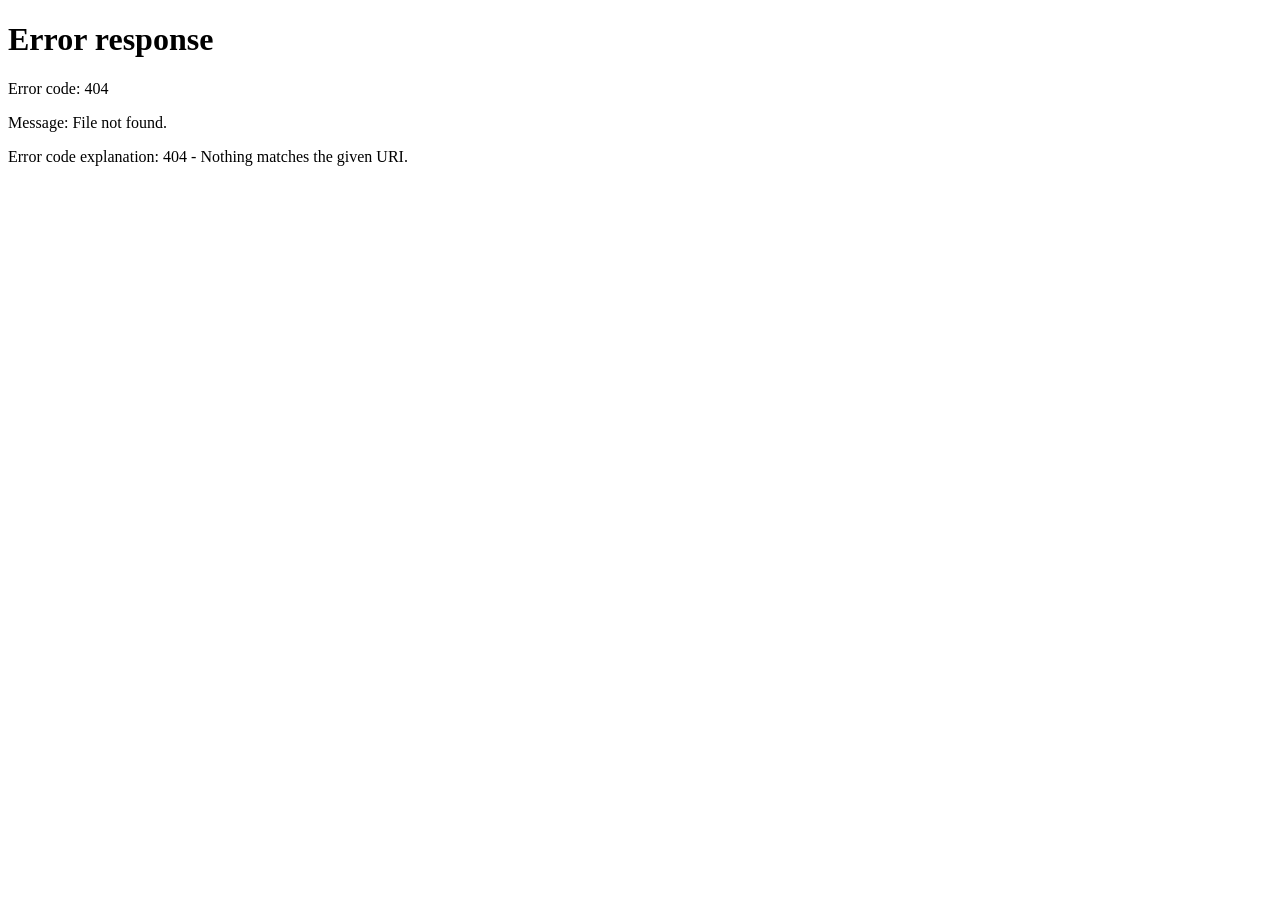
==== account.html @ b70487f9 "Add store content, checkout location detection and verified coupon support" ====
<!doctype html>
<html lang="en-IN">
<head>
  <meta charset="UTF-8"><meta name="viewport" content="width=device-width, initial-scale=1.0">
  <title>My Account | Tripti Jewellers</title>
  <meta name="description" content="Manage your Tripti Jewellers profile, delivery addresses and orders.">
  <link rel="preconnect" href="https://fonts.googleapis.com"><link rel="preconnect" href="https://fonts.gstatic.com" crossorigin><link href="https://fonts.googleapis.com/css2?family=Cormorant+Garamond:wght@500;600;700&family=Manrope:wght@400;500;600;700&display=swap" rel="stylesheet"><link rel="stylesheet" href="css/style.css"><link rel="stylesheet" href="css/site-content.css">
</head>
<body data-page="account">
  <a class="skip-link" href="#main-content">Skip to content</a><div class="offer-bar">Complimentary insured shipping across India</div>
  <header class="account-header"><div class="container"><a class="brand" href="index.html" aria-label="Tripti Jewellers home"><span class="brand-mark brand-mark-image"><img src="images/tripti-tj-monogram-transparent.png" alt=""></span><span class="brand-type"><strong>Tripti</strong><small>Jewellers</small></span></a><div class="account-header-links"><a href="shop.html">Shop</a><a href="watchlist.html">Watchlist</a><a href="cart.html">Bag</a></div></div></header>
  <main id="main-content" class="dashboard-main">
    <div id="account-loading" class="dashboard-loading" role="status"><span></span><p>Opening your account…</p></div>
    <div id="account-error" class="dashboard-error container" role="alert" hidden></div>
    <div id="account-dashboard" class="container customer-dashboard" hidden>
      <section class="dashboard-welcome"><div><p class="eyebrow">My account</p><h1>Hello, <span id="account-name">Tripti customer</span></h1><p id="account-email"></p></div><div class="dashboard-welcome-actions"><a id="admin-dashboard-link" class="button button-gold" href="admin.html" hidden>Open admin dashboard</a><button class="button button-outline" type="button" data-sign-out>Sign out</button></div></section>
      <nav class="dashboard-shortcuts" aria-label="Account shortcuts"><a href="#orders"><span>01</span><strong>Orders</strong><small>View order history</small></a><a href="#profile"><span>02</span><strong>Profile</strong><small>Update your details</small></a><a href="#addresses"><span>03</span><strong>Addresses</strong><small>Manage delivery details</small></a><a href="watchlist.html"><span>04</span><strong>Watchlist</strong><small>See saved designs</small></a></nav>
      <section id="orders" class="dashboard-section"><div class="dashboard-section-heading"><div><p class="eyebrow">Order history</p><h2>Your orders</h2></div><a class="text-link" href="shop.html">Shop jewellery →</a></div><div id="account-orders" class="order-history"><p class="dashboard-muted">Loading orders…</p></div></section>
      <div class="dashboard-two-column">
        <section id="profile" class="dashboard-card"><p class="eyebrow">Personal details</p><h2>Your profile</h2><form id="profile-form"><label for="profile-name">Full name</label><input id="profile-name" name="full_name" type="text" autocomplete="name" required><label for="profile-email">Email</label><input id="profile-email" type="email" readonly><label for="profile-phone">Phone number</label><input id="profile-phone" name="phone" type="tel" autocomplete="tel"><button class="button button-dark" type="submit">Save profile</button><p id="profile-success" class="form-success" hidden>Profile saved.</p></form></section>
        <section id="addresses" class="dashboard-card"><p class="eyebrow">Delivery details</p><h2>Saved addresses</h2><div id="address-list" class="address-list"></div><details class="address-form-drawer"><summary>Add new address</summary><form id="address-form"><div class="form-row"><div><label for="address-label">Label</label><input id="address-label" name="label" value="Home" required></div><div><label for="address-name">Full name</label><input id="address-name" name="full_name" autocomplete="name" required></div></div><label for="address-phone">Phone</label><input id="address-phone" name="phone" type="tel" autocomplete="tel" required><label for="address-line">Full address</label><textarea id="address-line" name="address_line" rows="3" required></textarea><div class="form-row"><div><label for="address-city">City</label><input id="address-city" name="city" required></div><div><label for="address-state">State</label><input id="address-state" name="state" required></div></div><label for="address-pincode">PIN code</label><input id="address-pincode" name="pincode" inputmode="numeric" pattern="[0-9]{6}" required><button class="button button-dark" type="submit">Save address</button></form></details></section>
      </div>
    </div>
  </main>
  <footer class="dashboard-footer"><div class="container"><span>© <span data-current-year></span> Tripti Jewellers</span><a href="contact.html">Need help?</a></div></footer>
  <script src="js/supabase-client.js"></script><script src="js/products.js"></script><script src="js/site-content.js"></script><script src="js/main.js"></script><script src="js/account.js"></script>
</body>
</html>
---- css/style.css ----
/* ================================================================
   TRIPTI JEWELLERS — MASTER STYLESHEET
   Mobile-first: base styles target small screens; larger layouts
   are added in the media queries near the end of this file.
   ================================================================ */

:root {
  --ink: #23191b;
  --black: #17090d;
  --cream: #f8eeec;
  --paper: #fffdfb;
  --gold: #c7a15a;
  --gold-dark: #8a642a;
  --burgundy: #5a1022;
  --burgundy-dark: #340713;
  --blush: #f8e8e8;
  --muted: #6f6264;
  --line: #eadedf;
  --white: #ffffff;
  --success: #1f8a50;
  --display: "Cormorant Garamond", Georgia, serif;
  --body: "Manrope", Arial, sans-serif;
  --shadow: 0 18px 50px rgba(27, 20, 10, 0.10);
  --container: 1240px;
}

* { box-sizing: border-box; }
[hidden] { display: none !important; }
html { scroll-behavior: smooth; }
body { margin: 0; background: var(--paper); color: var(--ink); font-family: var(--body); font-size: 1rem; line-height: 1.7; -webkit-font-smoothing: antialiased; }
body, button, input, textarea, select { font-family: var(--body); }
img { display: block; width: 100%; max-width: 100%; }
a { color: inherit; text-decoration: none; }
button, input, textarea, select { font-size: 1rem; }
button, a { -webkit-tap-highlight-color: transparent; }
button { color: inherit; }
h1, h2, h3, p { margin-top: 0; }
h1, h2, h3 { font-family: var(--display); line-height: 1.05; font-weight: 600; }
h1 { font-size: clamp(2.8rem, 11vw, 6.3rem); letter-spacing: -0.04em; }
h2 { font-size: clamp(2.1rem, 7vw, 4rem); letter-spacing: -0.025em; }
h3 { font-size: 1.45rem; }
.container { width: min(100% - 32px, var(--container)); margin-inline: auto; }
.section { padding: 74px 0; }
.section-cream { background: var(--cream); }
.skip-link { position: fixed; z-index: 999; top: 10px; left: 10px; padding: 12px 16px; background: var(--white); transform: translateY(-150%); transition: transform .2s; }
.skip-link:focus { transform: translateY(0); }
.eyebrow { margin-bottom: 12px; color: var(--gold-dark); font-size: .76rem; font-weight: 700; letter-spacing: .18em; text-transform: uppercase; }
.eyebrow-light { color: #e7c988; }
.section-heading { margin-bottom: 32px; }
.section-heading h2 { margin-bottom: 0; }
.section-note { max-width: 320px; margin: 16px 0 0; color: var(--muted); }
.centered-heading { text-align: center; }

/* Header */
.offer-bar { min-height: 34px; display: grid; place-items: center; padding: 6px 16px; background: var(--black); color: #f5e9cf; font-size: .72rem; letter-spacing: .06em; text-align: center; }
.site-header { position: sticky; z-index: 50; top: 0; background: rgba(255, 253, 249, .96); border-bottom: 1px solid rgba(221, 211, 195, .8); backdrop-filter: blur(14px); }
.header-inner { min-height: 68px; display: grid; grid-template-columns: 48px 1fr auto; align-items: center; gap: 10px; }
.brand { grid-column: 2; grid-row: 1; display: inline-flex; align-items: center; gap: 9px; justify-self: center; font-family: var(--display); font-size: 1.14rem; font-weight: 700; letter-spacing: .01em; white-space: nowrap; }
.brand-mark { width: 32px; height: 32px; display: inline-grid; place-items: center; flex: 0 0 auto; color: var(--gold); border: 1px solid var(--gold); border-radius: 50%; font-family: var(--display); font-size: 1.3rem; }
.menu-toggle { grid-column: 1; grid-row: 1; width: 44px; height: 44px; display: grid; align-content: center; gap: 5px; padding: 10px; background: transparent; border: 0; cursor: pointer; }
.menu-toggle span { width: 23px; height: 1px; display: block; background: var(--ink); transition: transform .25s, opacity .25s; }
.menu-toggle.is-open span:nth-child(1) { transform: translateY(6px) rotate(45deg); }
.menu-toggle.is-open span:nth-child(2) { opacity: 0; }
.menu-toggle.is-open span:nth-child(3) { transform: translateY(-6px) rotate(-45deg); }
.main-nav { position: absolute; top: 100%; left: 0; right: 0; display: none; padding: 12px 16px 20px; background: var(--paper); border-bottom: 1px solid var(--line); box-shadow: var(--shadow); }
.main-nav.is-open { display: grid; }
.main-nav a { min-height: 48px; display: flex; align-items: center; padding: 8px 0; border-bottom: 1px solid var(--line); font-size: .92rem; font-weight: 600; }
.main-nav a[aria-current="page"] { color: var(--gold-dark); }
.cart-link { grid-column: 3; grid-row: 1; min-height: 44px; display: inline-flex; align-items: center; gap: 7px; padding: 0 5px; font-size: .78rem; font-weight: 700; text-transform: uppercase; letter-spacing: .08em; }
.cart-count { min-width: 25px; height: 25px; display: grid; place-items: center; background: var(--ink); color: var(--white); border-radius: 50%; font-size: .7rem; }

/* Buttons and links */
.button { min-height: 48px; display: inline-flex; align-items: center; justify-content: center; padding: 12px 24px; border: 1px solid transparent; border-radius: 0; font-weight: 700; letter-spacing: .02em; cursor: pointer; transition: transform .2s, background-color .2s, color .2s, box-shadow .2s; }
.button:hover { transform: translateY(-2px); }
.button-gold { background: var(--gold); color: var(--black); box-shadow: 0 10px 30px rgba(154, 112, 43, .22); }
.button-gold:hover { background: #d5b36f; }
.button-dark { background: var(--ink); color: var(--white); }
.button-dark:hover { background: var(--gold-dark); }
.button-outline { background: transparent; color: var(--burgundy); border-color: rgba(90, 16, 34, .3); }
.button-outline:hover { background: var(--blush); }
.button-full { width: 100%; }
.text-link { min-height: 44px; display: inline-flex; align-items: center; gap: 8px; color: var(--ink); font-size: .88rem; font-weight: 700; border-bottom: 1px solid var(--gold); }
.text-link span { transition: transform .2s; }
.text-link:hover span { transform: translateX(4px); }
.text-link-light { color: var(--white); }

/* Home hero */
.hero { overflow: hidden; background: var(--cream); }
.hero-grid { padding-top: 58px; padding-bottom: 36px; }
.hero-copy h1 { max-width: 780px; margin-bottom: 20px; }
.hero-text { max-width: 610px; margin-bottom: 28px; color: var(--muted); font-size: 1.02rem; }
.hero-actions { display: flex; flex-direction: column; align-items: flex-start; gap: 14px; }
.hero-trust { display: flex; flex-wrap: wrap; gap: 8px 22px; margin: 30px 0; color: var(--muted); font-size: .8rem; font-weight: 600; }
.hero-trust span::before { content: "✦"; margin-right: 7px; color: var(--gold-dark); }
.hero-visual { display: grid; grid-template-columns: 1.25fr 1fr; grid-template-rows: 1fr 1fr; gap: 8px; min-height: 360px; margin-top: 20px; }
.hero-tile { position: relative; overflow: hidden; min-height: 176px; background: #e9dfce; }
.hero-tile-large { grid-row: span 2; }
.hero-tile img { height: 100%; object-fit: cover; transition: transform .6s ease; }
.hero-tile:hover img { transform: scale(1.025); }
.hero-tile > span { position: absolute; bottom: 10px; left: 10px; padding: 6px 10px; background: rgba(12, 10, 7, .82); color: var(--white); font-family: var(--display); font-size: 1.08rem; }

/* Categories */
.category-grid { display: grid; gap: 1px; background: var(--line); border: 1px solid var(--line); }
.category-card { position: relative; isolation: isolate; min-height: 230px; overflow: hidden; display: flex; flex-direction: column; justify-content: flex-end; padding: 24px; background: var(--burgundy-dark); color: var(--white); transition: color .25s; }
.category-card::after { content: ""; position: absolute; z-index: -1; inset: 0; background: linear-gradient(180deg, rgba(27, 4, 10, .06) 20%, rgba(27, 4, 10, .86) 100%); transition: background .25s; }
.category-card > img { position: absolute; z-index: -2; inset: 0; width: 100%; height: 100%; object-fit: cover; transition: transform .4s ease; }
.category-card:hover::after { background: linear-gradient(180deg, rgba(27, 4, 10, .02) 14%, rgba(27, 4, 10, .76) 100%); }
.category-card:hover > img { transform: scale(1.045); }
.category-card > span { margin-bottom: auto; color: #f0cf86; font-size: .72rem; font-weight: 700; }
.category-card strong { color: var(--white); font-family: var(--display); font-size: 2rem; line-height: 1; text-shadow: 0 2px 14px rgba(0, 0, 0, .35); }
.category-card small { margin-top: 9px; color: #f2e7d7; font-size: .78rem; }
.category-card:hover small { color: var(--white); }

/* Product cards */
.product-grid { display: grid; grid-template-columns: repeat(2, minmax(0, 1fr)); gap: 28px 10px; }
.product-card { position: relative; min-width: 0; }
.product-image-wrap { position: relative; display: block; overflow: hidden; aspect-ratio: 4 / 5; background: #ece2d1; }
.product-image-wrap img { height: 100%; object-fit: cover; transition: transform .5s ease, filter .5s ease; }
.product-card:hover .product-image-wrap img { transform: scale(1.025); filter: contrast(1.03); }
.product-badge { position: absolute; top: 10px; left: 10px; padding: 5px 8px; background: var(--black); color: var(--white); font-size: .62rem; font-weight: 700; letter-spacing: .06em; text-transform: uppercase; }
.stock-badge { position: absolute; right: 10px; bottom: 10px; padding: 5px 8px; background: rgba(255,255,255,.92); color: var(--burgundy); font-size: .62rem; font-weight: 800; text-transform: uppercase; }
.product-card-body { padding-top: 13px; }
.product-category { margin-bottom: 4px; color: var(--gold-dark); font-size: .67rem; font-weight: 700; letter-spacing: .12em; text-transform: uppercase; }
.product-card h3 { min-height: 2.2em; margin-bottom: 8px; font-family: var(--body); font-size: .9rem; font-weight: 600; line-height: 1.35; }
.product-card h3 a:hover { color: var(--gold-dark); }
.product-card-footer { display: flex; align-items: center; justify-content: space-between; gap: 8px; }
.product-price { margin: 0; font-size: .82rem; font-weight: 700; }
.old-price { margin-left: 4px; color: #8b847b; font-size: .75em; font-weight: 500; text-decoration: line-through; }
.quick-add { width: 44px; height: 44px; flex: 0 0 auto; background: transparent; border: 1px solid var(--ink); border-radius: 50%; font-size: 1.35rem; cursor: pointer; transition: background .2s, color .2s, transform .2s; }
.quick-add:hover { background: var(--ink); color: var(--white); transform: rotate(90deg); }
.quick-add:disabled, .button:disabled { opacity: .55; cursor: not-allowed; transform: none; }
.wishlist-toggle { position: absolute; z-index: 3; top: 10px; right: 10px; width: 42px; height: 42px; display: grid; place-items: center; padding: 0; background: rgba(255, 253, 251, .94); color: var(--burgundy); border: 1px solid rgba(90, 16, 34, .18); border-radius: 50%; box-shadow: 0 6px 20px rgba(35, 25, 27, .12); font-family: var(--display); font-size: 1.45rem; line-height: 1; cursor: pointer; transition: transform .2s, background-color .2s, color .2s; }
.wishlist-toggle:hover { transform: translateY(-2px); }
.wishlist-toggle.is-saved { background: var(--burgundy); color: var(--white); }

/* Story and benefits */
.story-banner { padding: 70px 0; background: var(--black); color: var(--white); }
.managed-home-banner { min-height: 360px; display: grid; align-items: center; padding: 64px 0; background: linear-gradient(135deg, var(--burgundy-dark), var(--burgundy)); background-position: center; background-size: cover; color: var(--white); }
.managed-home-banner h2 { max-width: 700px; margin-bottom: 14px; }
.managed-home-banner p:not(.eyebrow) { max-width: 620px; color: #eadde0; }
.story-grid { display: grid; gap: 30px; }
.story-number { color: var(--gold); font-family: var(--display); font-size: 7rem; line-height: .8; }
.story-grid h2 { margin-bottom: 0; }
.story-grid p { color: #d8cfbf; }
.benefit-grid { display: grid; gap: 14px; }
.benefit-card { padding: 30px 24px; border: 1px solid var(--line); text-align: center; }
.benefit-icon { width: 48px; height: 48px; display: grid; place-items: center; margin: 0 auto 22px; color: var(--gold-dark); border: 1px solid var(--gold); border-radius: 50%; font-size: 1.2rem; }
.benefit-card h3 { margin-bottom: 9px; }
.benefit-card p { margin-bottom: 0; color: var(--muted); font-size: .88rem; }

/* Shared inside pages */
.page-hero { padding: 62px 0 52px; background: var(--cream); text-align: center; }
.page-hero h1 { margin-bottom: 12px; }
.page-hero p:last-child { max-width: 600px; margin: 0 auto; color: var(--muted); }
.page-hero-compact { padding-block: 44px 34px; }
.breadcrumbs { min-height: 58px; display: flex; align-items: center; gap: 9px; overflow: hidden; color: var(--muted); font-size: .75rem; white-space: nowrap; }
.breadcrumbs span:last-child { overflow: hidden; text-overflow: ellipsis; }
.empty-state { padding: 70px 20px; text-align: center; }
.empty-state h1, .empty-state h2 { margin-bottom: 12px; }
.empty-symbol { margin-bottom: 24px; color: var(--gold); font-family: var(--display); font-size: 6rem; line-height: 1; }
.empty-symbol img { width: 112px; height: 112px; object-fit: contain; }

/* Shop */
.shop-section { min-height: 560px; }
.shop-toolbar { display: flex; flex-direction: column; gap: 14px; margin-bottom: 30px; }
.filter-scroll { display: flex; gap: 8px; overflow-x: auto; padding-bottom: 6px; scrollbar-width: none; }
.filter-scroll::-webkit-scrollbar { display: none; }
.filter-button { min-height: 44px; flex: 0 0 auto; padding: 8px 17px; background: transparent; border: 1px solid var(--line); border-radius: 99px; font-size: .8rem; font-weight: 700; cursor: pointer; }
.filter-button.is-active, .filter-button:hover { background: var(--ink); color: var(--white); border-color: var(--ink); }
#product-count { margin: 0; color: var(--muted); font-size: .78rem; }

/* Product detail */
.product-detail { display: grid; gap: 34px; padding: 14px 0 70px; }
.product-detail-image { position: relative; overflow: hidden; aspect-ratio: 4/5; background: var(--cream); }
.product-detail-image img { height: 100%; object-fit: cover; }
.product-info h1 { margin-bottom: 15px; font-size: clamp(2.6rem, 9vw, 4.7rem); }
.detail-price { margin-bottom: 2px; font-size: 1.15rem; font-weight: 700; }
.tax-note { margin-bottom: 22px; color: var(--muted); font-size: .73rem; }
.product-description { padding-bottom: 24px; border-bottom: 1px solid var(--line); color: var(--muted); }
.field-group { position: relative; margin: 24px 0; }
label { display: block; margin-bottom: 7px; font-size: .79rem; font-weight: 700; }
input, textarea, select { width: 100%; min-height: 48px; padding: 11px 13px; background: var(--white); color: var(--ink); border: 1px solid var(--line); border-radius: 0; outline: none; transition: border .2s, box-shadow .2s; }
textarea { resize: vertical; }
input:focus, textarea:focus, select:focus { border-color: var(--gold-dark); box-shadow: 0 0 0 3px rgba(199, 161, 90, .18); }
.field-group select { padding-right: 110px; }
.size-link { position: absolute; right: 12px; bottom: 12px; color: var(--gold-dark); font-size: .75rem; font-weight: 700; text-decoration: underline; }
.purchase-row { display: grid; grid-template-columns: 128px 1fr; gap: 10px; margin: 25px 0; }
.quantity-control { min-height: 48px; display: grid; grid-template-columns: 40px 46px 40px; border: 1px solid var(--line); }
.quantity-control button { min-height: 44px; background: transparent; border: 0; cursor: pointer; font-size: 1.05rem; }
.quantity-control input { min-height: 44px; padding: 0; border: 0; text-align: center; -moz-appearance: textfield; }
.quantity-control input::-webkit-inner-spin-button { appearance: none; }
.delivery-note { display: flex; gap: 14px; padding: 18px; background: var(--cream); }
.wishlist-detail-button { width: 100%; min-height: 48px; display: flex; align-items: center; justify-content: center; gap: 9px; margin: -12px 0 20px; padding: 10px 18px; background: transparent; color: var(--burgundy); border: 1px solid var(--burgundy); font-weight: 700; cursor: pointer; transition: background-color .2s, color .2s; }
.wishlist-detail-button span:first-child { font-family: var(--display); font-size: 1.35rem; line-height: 1; }
.wishlist-detail-button:hover, .wishlist-detail-button.is-saved { background: var(--burgundy); color: var(--white); }
.delivery-note > span { color: var(--gold-dark); }
.delivery-note strong { font-size: .8rem; }
.delivery-note p { margin: 2px 0 0; color: var(--muted); font-size: .73rem; }
.detail-accordion { border-bottom: 1px solid var(--line); }
.detail-accordion summary { min-height: 54px; display: flex; align-items: center; justify-content: space-between; font-size: .82rem; font-weight: 700; cursor: pointer; list-style: none; }
.detail-accordion summary::after { content: "+"; font-size: 1.2rem; }
.detail-accordion[open] summary::after { content: "−"; }
.detail-accordion ul, .detail-accordion p { margin: 0 0 20px; padding-left: 20px; color: var(--muted); font-size: .82rem; }
.detail-accordion p { padding-left: 0; }
.related-section { padding-bottom: 78px; }

/* Cart and checkout */
.cart-layout[hidden] { display: none; }
.cart-layout { display: grid; gap: 45px; }
.cart-item { position: relative; display: grid; grid-template-columns: 88px 1fr; gap: 15px; padding: 20px 0; border-bottom: 1px solid var(--line); }
.cart-item:first-child { padding-top: 0; }
.cart-item-image { aspect-ratio: 4/5; background: var(--cream); }
.cart-item-image img { height: 100%; object-fit: cover; }
.cart-item-info h2 { margin-bottom: 4px; font-family: var(--body); font-size: .9rem; line-height: 1.4; }
.cart-meta { margin-bottom: 4px; color: var(--muted); font-size: .73rem; }
.cart-item-price { margin-bottom: 12px; font-size: .8rem; font-weight: 700; }
.cart-item-actions { display: flex; flex-wrap: wrap; align-items: center; gap: 8px 12px; }
.cart-item-actions .quantity-control { min-height: 44px; grid-template-columns: 34px 38px 34px; }
.remove-button { min-height: 44px; padding: 6px 4px; background: transparent; border: 0; color: var(--muted); font-size: .73rem; text-decoration: underline; cursor: pointer; }
.cart-line-total { position: absolute; right: 0; top: 19px; display: none; font-weight: 700; }
.continue-link { margin-top: 22px; }
.order-panel { padding: 28px 20px; background: var(--cream); }
.order-panel h2 { font-size: 2rem; }
.summary-row { display: flex; justify-content: space-between; gap: 20px; padding: 11px 0; font-size: .84rem; }
.summary-total { margin-top: 8px; padding-top: 18px; border-top: 1px solid var(--line); font-size: 1rem; }
.checkout-block { margin-top: 30px; padding-top: 28px; border-top: 1px solid var(--line); }
.form-intro { color: var(--muted); font-size: .82rem; }
.checkout-block input, .checkout-block textarea { margin-bottom: 17px; }
.form-note { margin: 10px 0 0; color: var(--muted); font-size: .7rem; line-height: 1.5; }
.payment-choice { display: grid; gap: 9px; margin: 5px 0 20px; padding: 0; border: 0; }
.payment-choice legend { margin-bottom: 8px; font-size: .78rem; font-weight: 700; }
.payment-choice > label { min-height: 66px; display: flex; align-items: center; gap: 12px; margin: 0; padding: 12px 14px; background: var(--paper); border: 1px solid var(--line); cursor: pointer; }
.payment-choice > label:has(input:checked) { border-color: var(--gold-dark); box-shadow: inset 3px 0 var(--gold); }
.payment-choice input { width: 18px; min-height: 18px; margin: 0; accent-color: var(--burgundy); }
.payment-choice span { display: grid; gap: 3px; }
.payment-choice strong { font-size: .79rem; }
.payment-choice small { color: var(--muted); font-size: .67rem; line-height: 1.4; }
.form-status { margin: 13px 0 0; padding: 11px 12px; background: #eef9f2; color: #17663b; border: 1px solid #bce3ca; font-size: .75rem; line-height: 1.45; }
.form-status[data-type="error"] { background: #fff0f1; color: #8d1d2b; border-color: #ecc3c8; }
.checkout-assurance { display: grid; grid-template-columns: 34px 1fr; gap: 12px; margin-top: 28px; padding-top: 24px; border-top: 1px solid var(--line); }
.checkout-assurance > span { color: var(--gold-dark); font-size: 1.8rem; line-height: 1; }
.checkout-assurance h2 { margin-bottom: 7px; font-size: 1.45rem; }
.checkout-assurance p:not(.eyebrow) { margin: 0; color: var(--muted); font-size: .72rem; }
.upi-panel { display: grid; grid-template-columns: 1fr 88px; gap: 20px; align-items: center; margin-top: 30px; padding-top: 28px; border-top: 1px solid var(--line); }
.upi-panel h2 { margin-bottom: 8px; }
.upi-panel p { margin-bottom: 4px; font-size: .77rem; }
.upi-panel img { width: 88px; height: 88px; }

/* Wishlist */
.wishlist-section { min-height: 540px; }
.wishlist-toolbar { display: flex; flex-wrap: wrap; align-items: center; justify-content: space-between; gap: 12px 24px; margin-bottom: 28px; }
.wishlist-toolbar p { margin: 0; color: var(--muted); font-size: .86rem; font-weight: 600; }

/* Customer login and account */
.account-header { min-height: 78px; display: grid; align-items: center; background: var(--paper); border-bottom: 1px solid var(--line); }
.account-header .container { display: flex; align-items: center; justify-content: space-between; gap: 20px; }
.account-header .brand { grid-column: auto; justify-self: auto; color: var(--burgundy); }
.account-header-links { display: flex; align-items: center; gap: 16px; font-size: .82rem; font-weight: 700; }
.auth-main { min-height: calc(100vh - 112px); display: grid; place-items: center; padding: 34px 16px; background: linear-gradient(135deg, var(--burgundy-dark), #6e1830); }
.auth-shell { width: min(100%, 980px); display: grid; overflow: hidden; background: var(--paper); box-shadow: 0 28px 80px rgba(24, 3, 9, .3); }
.auth-brand-panel { min-height: 280px; display: flex; flex-direction: column; justify-content: flex-end; padding: 34px 28px; background: linear-gradient(140deg, rgba(30, 4, 11, .96), rgba(90, 16, 34, .88)), url('../images/hero-jewellery.png') center/cover; color: var(--white); }
.auth-brand-panel h1 { max-width: 520px; margin-bottom: 16px; font-size: clamp(2.8rem, 10vw, 4.6rem); }
.auth-brand-panel > p:not(.eyebrow) { max-width: 520px; color: #eadde0; }
.auth-brand-panel > a { width: max-content; margin-top: 18px; color: #efd396; border-bottom: 1px solid currentColor; font-size: .82rem; font-weight: 700; }
.auth-form-panel { padding: 34px 24px; }
.auth-form-panel h2 { margin-bottom: 10px; font-size: 2.6rem; }
.auth-form-panel > p:not(.eyebrow) { margin-bottom: 24px; color: var(--muted); font-size: .9rem; }
.auth-mode-switcher { display: grid; grid-template-columns: 1fr 1fr; margin-bottom: 34px; padding: 4px; background: var(--cream); }
.auth-mode-switcher button { min-height: 44px; background: transparent; border: 0; color: var(--muted); font-size: .83rem; font-weight: 700; cursor: pointer; }
.auth-mode-switcher button.is-active { background: var(--paper); color: var(--burgundy); box-shadow: 0 4px 16px rgba(35, 25, 27, .08); }
.auth-form-panel label, .dashboard-card label, .admin-form label { display: block; margin: 0 0 6px; font-size: .78rem; font-weight: 700; }
.auth-form-panel input, .dashboard-card input, .dashboard-card textarea, .admin-form input, .admin-form textarea, .admin-form select, .admin-table select { width: 100%; min-height: 48px; margin-bottom: 17px; padding: 10px 12px; background: var(--white); border: 1px solid #d8c9cc; color: var(--ink); }
.auth-form-panel input:focus, .dashboard-card input:focus, .dashboard-card textarea:focus, .admin-form input:focus, .admin-form textarea:focus, .admin-form select:focus { outline: 2px solid rgba(199, 161, 90, .35); border-color: var(--gold-dark); }
.auth-form-panel small { display: block; margin: -12px 0 18px; color: var(--muted); font-size: .72rem; }
.auth-text-button { min-height: 44px; margin-top: 8px; padding: 6px 0; background: transparent; border: 0; color: var(--burgundy); font-size: .78rem; font-weight: 700; text-decoration: underline; cursor: pointer; }
.auth-privacy { margin: 22px 0 0 !important; padding-top: 18px; border-top: 1px solid var(--line); font-size: .72rem !important; }
.form-message, .dashboard-error, .admin-message { margin-bottom: 20px; padding: 12px 14px; background: #eef9f2; color: #17663b; border: 1px solid #bce3ca; font-size: .8rem; }
.form-message[data-type="error"], .admin-message[data-type="error"], .dashboard-error { background: #fff0f1; color: #8d1d2b; border-color: #ecc3c8; }
.dashboard-main { min-height: calc(100vh - 150px); padding: 38px 0 80px; background: #faf6f4; }
.dashboard-loading { min-height: 60vh; display: grid; place-items: center; align-content: center; gap: 14px; color: var(--muted); }
.dashboard-loading span { width: 38px; height: 38px; border: 3px solid var(--line); border-top-color: var(--burgundy); border-radius: 50%; animation: dashboard-spin .8s linear infinite; }
@keyframes dashboard-spin { to { transform: rotate(360deg); } }
.customer-dashboard { display: grid; gap: 32px; }
.dashboard-welcome { display: flex; flex-direction: column; gap: 24px; padding: 30px 24px; background: var(--burgundy-dark); color: var(--white); }
.dashboard-welcome h1 { margin-bottom: 8px; font-size: clamp(2.7rem, 9vw, 4.6rem); }
.dashboard-welcome p:last-child { margin: 0; color: #d9c9cd; }
.dashboard-welcome-actions { display: flex; flex-wrap: wrap; gap: 10px; align-items: center; }
.dashboard-welcome .button-outline { color: var(--white); border-color: rgba(255,255,255,.35); }
.dashboard-shortcuts { display: grid; grid-template-columns: repeat(2, minmax(0, 1fr)); gap: 1px; background: var(--line); border: 1px solid var(--line); }
.dashboard-shortcuts a { min-height: 138px; display: flex; flex-direction: column; padding: 20px; background: var(--paper); }
.dashboard-shortcuts span { color: var(--gold-dark); font-size: .7rem; font-weight: 700; }
.dashboard-shortcuts strong { margin-top: auto; font-family: var(--display); font-size: 1.5rem; }
.dashboard-shortcuts small { color: var(--muted); font-size: .72rem; }
.dashboard-section, .dashboard-card { padding: 26px 22px; background: var(--paper); border: 1px solid var(--line); }
.dashboard-section-heading { display: flex; flex-wrap: wrap; align-items: end; justify-content: space-between; gap: 12px; margin-bottom: 22px; }
.dashboard-section-heading h2, .dashboard-card h2 { margin-bottom: 0; font-size: 2.2rem; }
.order-history { display: grid; gap: 12px; }
.order-card { display: grid; gap: 13px; padding: 18px; background: #faf6f4; border-left: 3px solid var(--gold); }
.order-card h3 { margin: 0; font-family: var(--body); font-size: .9rem; }
.order-card ul { margin: 0; padding-left: 18px; color: var(--muted); font-size: .78rem; }
.order-card-actions { display: flex; flex-wrap: wrap; align-items: center; gap: 8px 18px; color: var(--muted); font-size: .72rem; }
.status-badge { width: max-content; display: inline-flex; align-items: center; padding: 4px 9px; background: #f5e8c9; color: #735017; border-radius: 99px; font-size: .67rem; font-weight: 800; text-transform: capitalize; }
.status-confirmed, .status-processing { background: #e9eefb; color: #264c91; }
.status-shipped { background: #e7f2fa; color: #176182; }
.status-delivered { background: #e8f5ec; color: #17663b; }
.status-cancelled { background: #fbe9eb; color: #8d1d2b; }
.dashboard-two-column { display: grid; gap: 20px; }
.dashboard-card form { margin-top: 22px; }
.dashboard-card input[readonly] { background: #f4efee; color: var(--muted); }
.form-success { margin: 10px 0 0; color: var(--success); font-size: .78rem; font-weight: 700; }
.address-list { display: grid; gap: 10px; margin: 20px 0; }
.address-card { display: flex; justify-content: space-between; gap: 16px; padding: 16px; background: #faf6f4; }
.address-card h3 { margin-bottom: 7px; font-family: var(--body); font-size: .9rem; }
.address-card p { margin: 0; color: var(--muted); font-size: .75rem; }
.address-form-drawer { border-top: 1px solid var(--line); }
.address-form-drawer summary { min-height: 52px; display: flex; align-items: center; color: var(--burgundy); font-weight: 700; cursor: pointer; }
.form-row { display: grid; gap: 0 12px; }
.dashboard-muted, .dashboard-inline-error { color: var(--muted); font-size: .8rem; }
.dashboard-inline-error { color: #8d1d2b; }
.dashboard-footer { padding: 24px 0; background: var(--burgundy-dark); color: #d9c9cd; font-size: .74rem; }
.dashboard-footer .container { display: flex; justify-content: space-between; gap: 20px; }

/* Store administration */
.admin-body { background: #f5f1ef; }
.admin-app { min-height: 100vh; }
.admin-sidebar { padding: 18px 16px; background: var(--burgundy-dark); color: var(--white); }
.admin-sidebar .brand { grid-column: auto; justify-self: start; margin-bottom: 20px; }
.admin-sidebar nav { display: flex; gap: 8px; overflow-x: auto; padding-bottom: 6px; }
.admin-sidebar nav button { min-width: max-content; min-height: 46px; display: inline-flex; align-items: center; gap: 8px; padding: 8px 14px; background: transparent; color: #ddcbd0; border: 1px solid rgba(255,255,255,.14); font-size: .76rem; font-weight: 700; cursor: pointer; }
.admin-sidebar nav button.is-active { background: var(--gold); color: var(--burgundy-dark); border-color: var(--gold); }
.admin-profile { display: none; }
.admin-main { min-width: 0; padding: 24px 16px 60px; }
.admin-topbar { display: flex; align-items: center; justify-content: space-between; gap: 18px; margin-bottom: 26px; }
.admin-topbar h1 { margin: 0; font-size: clamp(2.7rem, 8vw, 4.4rem); }
.admin-panel { min-width: 0; }
.admin-stat-grid { display: grid; grid-template-columns: repeat(2, minmax(0, 1fr)); gap: 12px; }
.admin-stat-grid article { min-height: 126px; display: flex; flex-direction: column; justify-content: space-between; padding: 18px; background: var(--paper); border: 1px solid var(--line); }
.admin-stat-grid span { color: var(--muted); font-size: .73rem; font-weight: 700; }
.admin-stat-grid strong { color: var(--burgundy); font-family: var(--display); font-size: 2.5rem; line-height: 1; }
.admin-stat-grid .stat-wide { grid-column: 1 / -1; }
.admin-welcome-card { display: grid; gap: 22px; margin-top: 18px; padding: 26px; background: var(--paper); border-left: 4px solid var(--gold); }
.admin-welcome-card h2 { margin-bottom: 12px; font-size: 2.4rem; }
.admin-welcome-card p:not(.eyebrow) { color: var(--muted); }
.admin-welcome-card > div:last-child { display: flex; flex-wrap: wrap; gap: 10px; align-items: center; }
.admin-section-heading { margin-bottom: 20px; }
.admin-section-heading h2 { margin: 0; font-size: 2.7rem; }
.admin-editor-layout, .admin-content-grid { display: grid; gap: 18px; }
.admin-form { padding: 22px 18px; background: var(--paper); border: 1px solid var(--line); }
.admin-form h3 { margin-bottom: 22px; }
.admin-form textarea { resize: vertical; }
.admin-form input[type="file"] { padding: 9px; }
.checkbox-row { display: flex; flex-wrap: wrap; gap: 16px 24px; margin-bottom: 20px; }
.checkbox-row label, .checkbox-single { display: inline-flex !important; align-items: center; gap: 8px; font-size: .78rem; }
.checkbox-row input, .checkbox-single input { width: 18px; min-height: 18px; margin: 0; }
.form-actions { display: flex; flex-wrap: wrap; gap: 10px; }
.admin-table-wrap { overflow-x: auto; background: var(--paper); border: 1px solid var(--line); }
.admin-table { width: 100%; min-width: 720px; border-collapse: collapse; font-size: .76rem; }
.admin-table th, .admin-table td { padding: 13px 14px; border-bottom: 1px solid var(--line); text-align: left; vertical-align: middle; }
.admin-table th { background: #f5efed; color: var(--muted); font-size: .68rem; letter-spacing: .08em; text-transform: uppercase; }
.admin-table td > strong, .admin-table td > small { display: block; }
.admin-table td > small { color: var(--muted); }
.admin-table select { min-width: 130px; margin: 0; padding: 7px 9px; }
.admin-product-cell { min-width: 210px; display: flex; align-items: center; gap: 10px; }
.admin-product-cell img { width: 52px; height: 62px; object-fit: cover; background: var(--cream); }
.admin-product-cell strong, .admin-product-cell small, .table-old-price { display: block; }
.admin-product-cell small, .table-old-price { color: var(--muted); font-size: .68rem; }
.table-old-price { text-decoration: line-through; }
.table-actions { display: flex; flex-wrap: wrap; gap: 6px; }
.table-actions button { min-height: 36px; padding: 5px 10px; background: var(--cream); border: 1px solid var(--line); font-size: .7rem; font-weight: 700; cursor: pointer; }
.table-actions .danger-action { color: #9b2434; }
.inline-form { display: grid; grid-template-columns: 1fr auto; gap: 8px; }
.inline-form input { margin: 0; }
.admin-simple-list { display: grid; gap: 1px; margin: 20px 0 0; padding: 0; background: var(--line); list-style: none; }
.admin-simple-list li { min-height: 48px; display: flex; align-items: center; justify-content: space-between; gap: 12px; padding: 8px 12px; background: var(--paper); font-size: .8rem; }
.admin-simple-list button { width: 34px; height: 34px; background: transparent; border: 0; color: #9b2434; font-size: 1.2rem; cursor: pointer; }
.admin-banner-layout { margin-top: 18px; }
.banner-admin-list { display: grid; gap: 10px; align-content: start; }
.banner-admin-card { display: flex; justify-content: space-between; gap: 16px; padding: 18px; background: var(--paper); border: 1px solid var(--line); }
.banner-admin-card h3 { margin-bottom: 8px; }
.banner-admin-card p:not(.eyebrow) { margin: 0; color: var(--muted); font-size: .76rem; }
.admin-message { position: sticky; z-index: 5; top: 10px; }
.admin-message-cell { min-width: 250px; max-width: 460px; white-space: normal; line-height: 1.55; }
.table-link { display: block; margin-top: 5px; color: var(--burgundy); font-size: .68rem; font-weight: 700; text-decoration: underline; }
.admin-denied { width: min(100% - 32px, 560px); min-height: 100vh; display: flex; flex-direction: column; align-items: flex-start; justify-content: center; margin: auto; }
.admin-denied .brand { grid-column: auto; justify-self: auto; margin-bottom: 36px; }
.admin-denied h1 { font-size: clamp(3rem, 10vw, 5rem); }

/* About */
.about-hero { padding: 76px 0; background: var(--black); color: var(--white); }
.about-hero-grid { display: grid; gap: 28px; }
.about-hero h1 { margin-bottom: 0; }
.about-hero-grid > p { align-self: end; margin: 0; color: #d8cfbf; }
.editorial-grid { display: grid; gap: 34px; }
.editorial-mark { color: var(--gold); font-family: var(--display); font-size: 9rem; line-height: .75; }
.editorial-grid article h2 { margin-bottom: 25px; }
.editorial-grid article > p:not(.eyebrow) { color: var(--muted); }
.value-grid { display: grid; gap: 12px; }
.value-grid article { padding: 30px 24px; background: var(--paper); border-top: 2px solid var(--gold); }
.value-grid span { color: var(--gold-dark); font-size: .72rem; font-weight: 700; }
.value-grid h3 { margin: 34px 0 8px; }
.value-grid p { margin: 0; color: var(--muted); font-size: .84rem; }
.about-cta { padding: 84px 0; background: var(--black); color: var(--white); text-align: center; }

/* Contact, shipping and FAQ */
.contact-grid { display: grid; gap: 42px; }
.contact-details > p:not(.eyebrow) { color: var(--muted); }
.contact-method { padding: 17px 0; border-top: 1px solid var(--line); }
.contact-method > span { display: block; color: var(--gold-dark); font-size: .7rem; font-weight: 700; letter-spacing: .12em; text-transform: uppercase; }
.contact-method a, .contact-method p { margin: 4px 0 0; font-size: .86rem; font-weight: 600; }
.contact-form { padding: 26px 20px; background: var(--cream); }
.contact-form input, .contact-form textarea { margin-bottom: 17px; }
.contact-honeypot { position: absolute !important; width: 1px !important; height: 1px !important; overflow: hidden !important; clip: rect(0 0 0 0) !important; white-space: nowrap !important; }

/* Printable customer invoice */
.invoice-body { min-height: 100vh; background: #f5f1ef; }
.invoice-main { width: min(100% - 28px, 940px); margin: 0 auto; padding: 34px 0 60px; }
.invoice-document { padding: 28px 22px; background: var(--paper); box-shadow: 0 18px 60px rgba(35, 25, 27, .08); }
.invoice-heading { display: flex; align-items: start; justify-content: space-between; gap: 24px; padding-bottom: 24px; border-bottom: 2px solid var(--burgundy); }
.invoice-heading > div:last-child { text-align: right; }
.invoice-heading h1 { margin: 0; font-family: var(--body); font-size: 1rem; }
.invoice-brand { margin: 0; color: var(--burgundy); font-family: var(--display); font-size: 2rem; font-weight: 700; }
.invoice-heading p:not(.invoice-brand, .eyebrow) { margin: 2px 0 0; color: var(--muted); font-size: .7rem; }
.invoice-meta { display: grid; grid-template-columns: repeat(2, minmax(0, 1fr)); gap: 14px; padding: 24px 0; border-bottom: 1px solid var(--line); }
.invoice-meta div, .invoice-totals div { display: flex; justify-content: space-between; gap: 16px; }
.invoice-meta span, .invoice-totals span { color: var(--muted); font-size: .7rem; }
.invoice-meta strong, .invoice-totals strong { font-size: .76rem; text-transform: capitalize; }
.invoice-address { padding: 24px 0; }
.invoice-address h2 { margin-bottom: 8px; font-family: var(--body); font-size: 1rem; }
.invoice-address p:not(.eyebrow) { margin: 3px 0; color: var(--muted); font-size: .74rem; }
.invoice-table-wrap { overflow-x: auto; }
.invoice-table { width: 100%; border-collapse: collapse; }
.invoice-table th, .invoice-table td { padding: 13px 10px; border-bottom: 1px solid var(--line); font-size: .74rem; text-align: right; }
.invoice-table th:first-child, .invoice-table td:first-child { text-align: left; }
.invoice-table th { background: var(--cream); color: var(--burgundy); font-size: .67rem; letter-spacing: .06em; text-transform: uppercase; }
.invoice-table small { display: block; margin-top: 3px; color: var(--muted); }
.invoice-totals { width: min(100%, 330px); display: grid; gap: 10px; margin: 24px 0 24px auto; }
.invoice-grand-total { padding-top: 13px; border-top: 2px solid var(--burgundy); }
.invoice-grand-total span, .invoice-grand-total strong { color: var(--burgundy); font-size: .9rem; }
.invoice-footer { display: flex; flex-wrap: wrap; justify-content: space-between; gap: 8px 20px; padding-top: 20px; border-top: 1px solid var(--line); color: var(--muted); font-size: .67rem; }
.invoice-footer p { margin: 0; }
.invoice-actions { display: flex; flex-wrap: wrap; justify-content: flex-end; gap: 10px; margin-top: 18px; }
.info-grid { display: grid; gap: 12px; }
.info-grid article { padding: 25px 22px; background: var(--paper); }
.info-grid h3 { margin-bottom: 10px; }
.info-grid p { margin: 0; color: var(--muted); font-size: .84rem; }
.faq-layout { display: grid; gap: 25px; }
.accordion details { border-top: 1px solid var(--line); }
.accordion details:last-child { border-bottom: 1px solid var(--line); }
.accordion summary { min-height: 62px; display: flex; align-items: center; justify-content: space-between; gap: 20px; list-style: none; font-size: .88rem; font-weight: 700; cursor: pointer; }
.accordion summary::after { content: "+"; font-size: 1.25rem; font-weight: 400; }
.accordion details[open] summary::after { content: "−"; }
.accordion details p { padding: 0 25px 20px 0; color: var(--muted); font-size: .82rem; }

/* Footer and floating WhatsApp button */
.site-footer { padding: 58px 0 22px; background: var(--black); color: var(--white); }
.footer-grid { display: grid; gap: 36px; }
.brand-footer { justify-self: start; margin-bottom: 15px; }
.footer-grid > div:first-child p, .footer-grid > div:last-child p { max-width: 290px; color: #a9a194; font-size: .78rem; }
.footer-grid h2 { margin-bottom: 13px; color: var(--gold); font-family: var(--body); font-size: .7rem; letter-spacing: .13em; text-transform: uppercase; }
.footer-grid > div:not(:first-child) > a { min-height: 40px; display: flex; align-items: center; color: #d7d0c4; font-size: .78rem; }
.footer-grid a:hover { color: var(--gold); }
.footer-whatsapp { color: var(--gold) !important; font-weight: 700; }
.footer-bottom { display: flex; flex-direction: column; gap: 5px; margin-top: 40px; padding-top: 19px; color: #8d867c; border-top: 1px solid #292722; font-size: .67rem; }
.whatsapp-float { position: fixed; z-index: 45; right: 16px; bottom: 18px; width: 54px; height: 54px; display: grid; place-items: center; background: var(--success); color: var(--white); border: 3px solid var(--white); border-radius: 50%; box-shadow: 0 10px 28px rgba(0, 0, 0, .24); font-size: .72rem; font-weight: 800; transition: transform .2s; }
.whatsapp-float:hover { transform: translateY(-3px) scale(1.04); }
.toast { position: fixed; z-index: 100; left: 50%; bottom: 85px; width: min(90%, 390px); padding: 13px 16px; background: var(--ink); color: var(--white); box-shadow: var(--shadow); font-size: .78rem; text-align: center; opacity: 0; pointer-events: none; transform: translate(-50%, 15px); transition: opacity .25s, transform .25s; }
.toast.is-visible { opacity: 1; transform: translate(-50%, 0); }

/* Tablet */
@media (min-width: 640px) {
  .container { width: min(100% - 48px, var(--container)); }
  .section { padding: 92px 0; }
  .hero-actions { flex-direction: row; align-items: center; gap: 24px; }
  .category-grid { grid-template-columns: repeat(2, 1fr); }
  .product-grid { gap: 38px 18px; }
  .product-card h3 { font-size: 1rem; }
  .benefit-grid, .value-grid, .info-grid { grid-template-columns: repeat(3, 1fr); }
  .shop-toolbar { flex-direction: row; align-items: center; justify-content: space-between; }
  .product-detail { grid-template-columns: minmax(0, 1.05fr) minmax(320px, .95fr); align-items: start; }
  .product-info { position: sticky; top: 100px; }
  .cart-item { grid-template-columns: 112px 1fr auto; }
  .cart-line-total { position: static; display: block; }
  .order-panel { padding: 36px; }
  .about-hero-grid, .editorial-grid, .contact-grid, .faq-layout { grid-template-columns: 1fr 1fr; }
  .contact-form { padding: 34px; }
  .footer-grid { grid-template-columns: 2fr 1fr 1fr; }
  .footer-grid > div:last-child { grid-column: 1 / -1; }
  .footer-bottom { flex-direction: row; justify-content: space-between; }
  .auth-form-panel { padding: 48px 42px; }
  .dashboard-welcome { flex-direction: row; align-items: center; justify-content: space-between; padding: 38px; }
  .dashboard-shortcuts { grid-template-columns: repeat(4, minmax(0, 1fr)); }
  .dashboard-two-column { grid-template-columns: repeat(2, minmax(0, 1fr)); }
  .form-row { grid-template-columns: repeat(2, minmax(0, 1fr)); }
  .order-card { grid-template-columns: 1fr auto; }
  .order-card ul { grid-column: 1; }
  .order-card > strong { grid-column: 2; grid-row: 2; align-self: end; }
  .admin-stat-grid { grid-template-columns: repeat(4, minmax(0, 1fr)); }
  .admin-stat-grid .stat-wide { grid-column: span 2; }
  .admin-welcome-card { grid-template-columns: 1fr auto; align-items: center; }
  .admin-content-grid { grid-template-columns: repeat(2, minmax(0, 1fr)); }
}

/* Desktop */
@media (min-width: 900px) {
  .header-inner { min-height: 78px; grid-template-columns: 1fr auto 1fr; }
  .brand { grid-column: 1; justify-self: start; font-size: 1.45rem; }
  .brand-mark { width: 36px; height: 36px; }
  .menu-toggle { display: none; }
  .main-nav { grid-column: 2; grid-row: 1; position: static; display: flex; align-items: center; justify-content: center; gap: 28px; padding: 0; background: transparent; border: 0; box-shadow: none; }
  .main-nav a { position: relative; min-height: 48px; padding: 0; border: 0; font-size: .8rem; }
  .main-nav a::after { content: ""; position: absolute; right: 0; bottom: 8px; left: 0; height: 1px; background: var(--gold); transform: scaleX(0); transition: transform .2s; }
  .main-nav a:hover::after, .main-nav a[aria-current="page"]::after { transform: scaleX(1); }
  .cart-link { justify-self: end; }
  .hero-grid { min-height: 680px; display: grid; grid-template-columns: .95fr 1.05fr; align-items: center; gap: 60px; padding-block: 56px; }
  .hero-copy h1 { font-size: clamp(4.8rem, 7vw, 6.7rem); }
  .hero-visual { min-height: 570px; margin-top: 0; gap: 12px; }
  .hero-tile { min-height: 279px; }
  .split-heading { display: flex; align-items: end; justify-content: space-between; gap: 30px; }
  .category-grid { grid-template-columns: repeat(4, 1fr); }
  .category-card { min-height: 230px; }
  .product-grid { grid-template-columns: repeat(4, minmax(0, 1fr)); gap: 48px 22px; }
  .story-grid { grid-template-columns: .45fr 1fr 1fr; align-items: center; gap: 65px; }
  .benefit-grid { gap: 22px; }
  .benefit-card { padding: 40px 30px; }
  .page-hero { padding: 84px 0 70px; }
  .product-detail { gap: 80px; padding-bottom: 110px; }
  .cart-layout { grid-template-columns: minmax(0, 1.4fr) minmax(360px, .75fr); align-items: start; gap: 70px; }
  .order-panel { position: sticky; top: 105px; }
  .about-hero { padding: 110px 0; }
  .about-hero-grid { grid-template-columns: 1.35fr .65fr; gap: 100px; }
  .editorial-grid { grid-template-columns: .7fr 1.3fr; gap: 90px; }
  .contact-grid { gap: 90px; }
  .faq-layout { grid-template-columns: .75fr 1.25fr; gap: 80px; }
  .footer-grid { grid-template-columns: 2fr .8fr .8fr 1.3fr; }
  .footer-grid > div:last-child { grid-column: auto; }
  .auth-shell { grid-template-columns: 1.05fr .95fr; }
  .auth-brand-panel { min-height: 650px; padding: 56px; }
  .auth-form-panel { display: flex; flex-direction: column; justify-content: center; padding: 58px; }
  .admin-app { display: grid; grid-template-columns: 250px minmax(0, 1fr); }
  .admin-sidebar { position: sticky; top: 0; height: 100vh; display: flex; flex-direction: column; padding: 28px 22px; }
  .admin-sidebar nav { display: grid; gap: 7px; overflow: visible; }
  .admin-sidebar nav button { width: 100%; justify-content: flex-start; border-color: transparent; }
  .admin-profile { display: grid; margin-top: auto; padding-top: 20px; border-top: 1px solid rgba(255,255,255,.15); }
  .admin-profile small { overflow: hidden; color: #baa9ad; font-size: .64rem; text-overflow: ellipsis; }
  .admin-profile button { width: max-content; margin-top: 8px; padding: 0; background: transparent; color: #efd396; border: 0; font-size: .72rem; font-weight: 700; cursor: pointer; }
  .admin-main { padding: 40px clamp(28px, 4vw, 64px) 80px; }
  .admin-editor-layout { grid-template-columns: minmax(340px, .62fr) minmax(560px, 1.38fr); align-items: start; }
  .admin-form { padding: 28px; }
}

@media (prefers-reduced-motion: reduce) {
  *, *::before, *::after { scroll-behavior: auto !important; transition-duration: .01ms !important; animation-duration: .01ms !important; }
}

/* Jewellery storefront header and hero */
.sr-only { position: absolute; width: 1px; height: 1px; padding: 0; margin: -1px; overflow: hidden; clip: rect(0, 0, 0, 0); white-space: nowrap; border: 0; }
.offer-bar { min-height: 30px; background: var(--burgundy-dark); color: #f9e8c7; font-size: .76rem; letter-spacing: .08em; }
.site-header { background: rgba(255, 253, 251, .98); border-bottom-color: var(--line); }
.header-inner { min-height: 116px; grid-template-columns: 44px 1fr auto; grid-template-rows: 56px 50px; gap: 0 10px; padding-block: 5px; }
.menu-toggle { grid-column: 1; grid-row: 1; color: var(--burgundy); }
.menu-toggle span { background: var(--burgundy); }
.brand { grid-column: 2; grid-row: 1; gap: 8px; color: var(--burgundy); font-size: 1rem; }
.brand-mark { width: 34px; height: 34px; border-color: var(--burgundy); color: var(--burgundy); font-size: 1.25rem; }
.brand-type { display: grid; line-height: .88; text-align: left; }
.brand-type strong { font-family: var(--display); font-size: 1.22rem; font-weight: 700; letter-spacing: .01em; }
.brand-type small { margin-top: 4px; font-family: var(--body); font-size: .57rem; font-weight: 700; letter-spacing: .22em; text-transform: uppercase; }
.brand-mark-image { overflow: visible; padding: 0; background: transparent; border: 0; border-radius: 0; }
.brand-mark-image img { width: 100%; height: 100%; object-fit: contain; object-position: center; }
.site-search { grid-column: 1 / -1; grid-row: 2; height: 44px; display: flex; align-items: center; gap: 10px; padding: 0 14px; border: 1px solid #d9cbcd; border-radius: 15px; background: var(--white); color: var(--burgundy); }
.site-search span { font-family: var(--display); font-size: 1.55rem; line-height: 1; transform: rotate(-20deg); }
.site-search input { width: 100%; min-width: 0; padding: 0; border: 0; outline: 0; background: transparent; color: var(--ink); font-size: .92rem; }
.site-search input::placeholder { color: #9c8f91; }
.header-actions { grid-column: 3; grid-row: 1; display: flex; align-items: center; gap: 2px; }
.header-action { display: none; }
.account-link, .wishlist-link, .cart-link { position: relative; width: 52px; min-height: 48px; display: grid; grid-template-rows: 30px 12px; place-items: center; align-content: center; gap: 3px; padding: 0; color: var(--burgundy); font-size: initial; letter-spacing: 0; text-transform: none; }
.account-icon { width: 30px; height: 30px; display: grid; place-items: center; border: 1px solid currentColor; border-radius: 50%; font-family: var(--display); font-size: 1.15rem; line-height: 1; }
.account-icon-image { overflow: visible; border: 0; background: transparent; }
.account-icon-image img { width: 100%; height: 100%; object-fit: contain; }
.header-action-label { color: var(--burgundy); font-size: .58rem; font-weight: 700; line-height: 1; text-align: center; white-space: nowrap; }
.wishlist-icon-image, .cart-icon-image { width: 30px; height: 30px; display: grid; place-items: center; flex: 0 0 auto; }
.wishlist-icon-image img, .cart-icon-image img { width: 100%; height: 100%; object-fit: contain; }
.wishlist-count, .cart-count { position: absolute; top: 0; right: -1px; min-width: 20px; width: 20px; height: 20px; display: grid; place-items: center; background: var(--burgundy); color: var(--white); border: 2px solid var(--white); border-radius: 50%; font-size: .6rem; font-weight: 700; }
.account-link[aria-current="page"] .account-icon { background: var(--burgundy); color: var(--white); }
.wishlist-link[aria-current="page"] .wishlist-icon-image { filter: saturate(1.25) drop-shadow(0 3px 6px rgba(138, 100, 42, .24)); }
.category-nav { display: none; }

.menu-backdrop { position: fixed; z-index: 89; inset: 0; background: rgba(20, 6, 10, .48); backdrop-filter: blur(2px); }
.mobile-menu { position: fixed; z-index: 90; inset: 0 auto 0 0; width: min(92vw, 430px); overflow-y: auto; visibility: hidden; padding: 14px 16px 30px; background: var(--paper); box-shadow: 24px 0 60px rgba(44, 8, 17, .24); transform: translateX(-105%); transition: transform .28s ease, visibility .28s; }
.mobile-menu.is-open { visibility: visible; transform: translateX(0); }
body.menu-open { overflow: hidden; }
.mobile-menu-head { min-height: 66px; display: flex; align-items: center; justify-content: space-between; border-bottom: 1px solid var(--line); }
.mobile-menu-head .brand { display: inline-flex; justify-self: auto; }
.menu-close { width: 42px; height: 42px; border: 0; border-radius: 50%; background: var(--blush); color: var(--burgundy); font-size: 1.75rem; cursor: pointer; }
.mobile-menu-offer { min-height: 128px; display: grid; grid-template-columns: 42px 1fr; align-items: center; gap: 8px 14px; margin: 14px 0 2px; padding: 22px; border: 1px solid #efdadd; border-radius: 22px 22px 0 22px; background: linear-gradient(135deg, #fff8f7, var(--blush)); color: var(--burgundy); }
.mobile-menu-offer > span { grid-row: 1 / 3; font-size: 1.8rem; }
.mobile-menu-offer div { display: grid; }
.mobile-menu-offer strong { font-family: var(--display); font-size: 1.28rem; line-height: 1.05; }
.mobile-menu-offer small { margin-top: 5px; color: var(--muted); font-size: .74rem; }
.mobile-menu-offer a { grid-column: 2; width: max-content; border-bottom: 1px solid currentColor; font-size: .75rem; font-weight: 700; text-transform: uppercase; }
.mobile-menu-links { display: grid; }
.mobile-menu-links a { min-height: 62px; display: grid; grid-template-columns: 30px 1fr auto; align-items: center; gap: 5px; border-bottom: 1px solid var(--line); font-size: .96rem; }
.mobile-menu-links a span { color: var(--burgundy); font-family: var(--display); font-size: 1.25rem; text-align: center; }
.mobile-menu-links a b { color: var(--burgundy); font-size: 1.65rem; font-weight: 400; }
.mobile-menu-pages { display: flex; gap: 24px; padding: 24px 0 0; color: var(--burgundy); font-size: .85rem; font-weight: 700; }

.jewel-hero { position: relative; isolation: isolate; min-height: 520px; overflow: hidden; background: var(--burgundy-dark); }
.jewel-hero::after { content: ""; position: absolute; z-index: -1; inset: 0; background: linear-gradient(90deg, rgba(28, 3, 10, .92) 0%, rgba(42, 5, 15, .78) 47%, rgba(42, 5, 15, .14) 78%); }
.jewel-hero > img { position: absolute; z-index: -2; inset: 0; height: 100%; object-fit: cover; object-position: 66% center; }
.jewel-hero-content { min-height: 520px; display: flex; flex-direction: column; align-items: flex-start; justify-content: center; padding-block: 58px; color: var(--white); }
.jewel-hero-content h1 { max-width: 520px; margin-bottom: 18px; font-size: clamp(3.25rem, 14vw, 5.5rem); }
.jewel-hero-content > p:not(.eyebrow) { max-width: 520px; margin-bottom: 26px; color: #f3e6e7; line-height: 1.65; }
.button-ivory { background: #fff8ed; color: var(--burgundy-dark); }
.button-ivory:hover { background: var(--gold); }
.category-card { border: 1px solid var(--line); }
.story-banner, .site-footer { background: var(--burgundy-dark); }
.page-hero { background: linear-gradient(135deg, #fff9f7, var(--blush)); }
.button-dark { background: var(--burgundy); }
.button-dark:hover { background: var(--burgundy-dark); }
.site-footer .brand { color: var(--white); }

@media (min-width: 900px) {
  .header-inner { min-height: 104px; grid-template-columns: 230px minmax(300px, 700px) auto; grid-template-rows: 1fr; gap: 28px; padding-block: 8px; }
  .menu-toggle { display: none; }
  .brand { grid-column: 1; grid-row: 1; justify-self: start; font-size: 1.1rem; }
  .brand-mark { width: 42px; height: 42px; font-size: 1.5rem; }
  .brand-type strong { font-size: 1.55rem; }
  .brand-type small { font-size: .61rem; }
  .site-search { grid-column: 2; grid-row: 1; height: 50px; border-radius: 22px; }
  .header-actions { grid-column: 3; grid-row: 1; justify-self: end; align-items: center; gap: 8px; }
  .header-action, .account-link, .wishlist-link, .cart-link { width: 62px; min-height: 58px; grid-template-rows: 36px 13px; align-content: center; gap: 3px; padding: 0; }
  .header-action { display: grid; place-items: center; color: var(--burgundy); font-weight: 700; }
  .header-action > span:first-child { width: 34px; height: 34px; display: grid; place-items: center; font-family: var(--display); font-size: 1.55rem; line-height: 1; }
  .header-story-icon, .header-contact-icon, .account-icon, .wishlist-icon-image, .cart-icon-image { width: 34px; height: 34px; object-fit: contain; }
  .header-action > span:last-child, .header-action-label { font-size: .62rem; font-weight: 700; line-height: 1; letter-spacing: 0; text-align: center; text-transform: none; white-space: nowrap; }
  .wishlist-count, .cart-count { top: 0; right: 5px; }
  .category-nav { display: block; border-top: 1px solid var(--line); background: var(--white); }
  .category-nav-inner { min-height: 62px; display: flex; align-items: center; justify-content: space-between; gap: 18px; overflow-x: auto; scrollbar-width: none; }
  .category-nav-inner::-webkit-scrollbar { display: none; }
  .category-nav a { min-width: max-content; display: inline-flex; align-items: center; gap: 7px; padding-block: 10px; font-size: .84rem; font-weight: 600; }
  .category-nav a span { color: var(--burgundy); font-family: var(--display); font-size: 1.1rem; }
  .category-nav a:hover, .category-nav a[aria-current="page"] { color: var(--burgundy); }
  .mobile-menu, .menu-backdrop { display: none !important; }
  .jewel-hero { width: min(calc(100% - 32px), 1600px); min-height: 570px; margin: 16px auto 0; border-radius: 10px; }
  .jewel-hero-content { min-height: 570px; padding-left: clamp(30px, 4vw, 72px); }
  .jewel-hero-content h1 { font-size: clamp(4.6rem, 6vw, 6.5rem); }
}

@media print {
  @page { margin: 12mm; size: A4; }
  .print-hidden { display: none !important; }
  .invoice-body, .invoice-main { background: #fff; }
  .invoice-main { width: 100%; padding: 0; }
  .invoice-document { padding: 0; box-shadow: none; }
  .invoice-table-wrap { overflow: visible; }
}
---- css/site-content.css ----
/* Customer care, store locator and editable footer. */
.checkout-location { margin: 4px 0 22px; }
.checkout-location small { display: block; margin-top: 8px; font-size: .75rem; color: var(--muted); }
.checkout-location small a { text-decoration: underline; }
#checkout-location-status { font-size: .88rem; padding: 12px; background: #fff; border-left: 3px solid var(--gold); }
.coupon-panel { margin: 22px 0; padding: 18px; border: 1px solid var(--line); background: #fff; border-radius: 12px; }
.coupon-panel h3 { font-size: 1.55rem; margin-bottom: 18px; }
.coupon-form { display: flex; gap: 10px; }
.coupon-form input { width: 0; flex: 1; min-width: 0; padding: 12px; border: 1px solid var(--line); font-size: .9rem; text-transform: uppercase; }
.coupon-form .button { padding-inline: 20px; }
.coupon-status { margin-top: 12px; font-size: .86rem; }
.coupon-status[data-type="error"] { color: #a02636; }
.coupon-applied { display: flex; justify-content: space-between; align-items: center; gap: 12px; padding: 15px; margin-top: 16px; border: 1px solid #bfd3c2; border-radius: 10px; }
.coupon-applied strong { color: #21643b; font-size: .95rem; }
.coupon-applied small { display: block; font-size: .82rem; }
.coupon-applied button { background: #fff; padding: 9px 12px; border: 1px solid var(--burgundy); border-radius: 25px; font-size: .8rem; cursor: pointer; }
.coupon-available { margin-top: 16px; font-size: .86rem; }
.coupon-available summary { cursor: pointer; color: var(--burgundy); }
.coupon-options { display: grid; gap: 8px; margin-top: 12px; }
.coupon-options button { display: grid; text-align: left; gap: 4px; padding: 12px; background: var(--cream); border: 1px solid var(--line); cursor: pointer; font-size: .9rem; }
.coupon-options small { font-size: .8rem; }
.coupon-discount { color: #21643b; }
.footer-expanded { color: #f2e4e4; }
.footer-service-columns { display: grid; grid-template-columns: repeat(2,minmax(0,1fr)); gap: 28px 22px; padding-bottom: 32px; }
.footer-service-columns h2 { margin: 0 0 18px; color: #fff6e8; font-size: 1.65rem; letter-spacing: 0; }
.footer-service-columns section > a { display: block; width: fit-content; padding: 6px 0; font-size: .94rem; overflow-wrap: anywhere; }
.footer-service-columns section > p { margin: 8px 0; font-size: .88rem; color: #cdb8bb; }
.footer-contact-column { grid-column: 1/-1; }
.footer-contact-column h2:not(:first-child) { margin-top: 23px; }
.footer-contact-actions { display: flex; flex-wrap: wrap; gap: 12px 22px; margin-top: 18px; padding-top: 16px; border-top: 1px solid #875b63; }
.footer-contact-actions a { font-size: .9rem; }
.footer-connect-row { display: flex; flex-wrap: wrap; align-items: center; gap: 26px; padding: 28px 0; border-block: 1px solid #70414b; }
.footer-signature { display: flex; align-items: center; gap: 15px; }
.footer-signature img { width: 46px; height: 56px; object-fit: contain; }
.footer-signature span { font: 600 1.8rem/1.1 var(--display); }
.footer-signature small { display: block; margin-top: 7px; font: 400 .86rem/1.5 var(--body); color: #cdb8bb; }
.footer-apps { display: flex; flex-wrap: wrap; gap: 8px; }
.footer-apps a { padding: 12px 20px; background: #582630; border-radius: 8px; font: 600 1.4rem/1.2 var(--display); }
.footer-apps small { display: block; margin-bottom: 4px; font: 400 .8rem var(--body); }
.footer-socials { display: flex; flex-wrap: wrap; gap: 10px 18px; align-items: center; }
.footer-socials span { font: 600 1.6rem var(--display); }
.footer-socials a { font-size: .88rem; padding: 6px 0; }
.footer-payments { display: flex; flex-wrap: wrap; gap: 8px 25px; align-items: center; padding: 22px 0; border-bottom: 1px solid #70414b; font-size: .88rem; }
.footer-payments > span { color: #e6c889; font-weight: 700; }
.footer-payments p { margin: 0; }
.footer-payments a { text-decoration: underline; }
.footer-legal { padding-top: 22px; font-size: .85rem; color: #d3bfc3; }
.footer-legal nav { display: flex; flex-wrap: wrap; gap: 10px 22px; }
.footer-legal a { padding-bottom: 7px; }
.footer-expanded a:hover { color: #e6c889; }
.footer-expanded a:focus-visible { outline: 2px solid #e6c889; outline-offset: 4px; }
.locator-page { padding-top: 40px; }
.locator-intro { text-align: center; }
.locator-intro h1 { font-size: clamp(2.2rem,5vw,3.4rem); color: var(--burgundy); margin-bottom: 14px; }
.locator-intro > p:not(.eyebrow) { color: var(--muted); }
.locator-search { display: flex; align-items: center; gap: 12px; max-width: 850px; min-height: 68px; padding: 8px 14px; margin: 28px auto 16px; border: 1px solid var(--burgundy); border-radius: 16px; background: #fff; }
.locator-search > span { color: var(--burgundy); font-size: 2rem; line-height: 1; }
.locator-search input { flex: 1; width: 0; min-width: 0; margin: 0; padding: 9px 0; border: 0; background: transparent; }
.locator-search button { padding: 10px 8px; min-height: 44px; border: 0; background: transparent; color: var(--burgundy); font-size: .9rem; font-weight: 700; cursor: pointer; }
.locator-tools { display: flex; flex-wrap: wrap; gap: 14px 22px; justify-content: center; align-items: center; }
.locator-tools .text-link { background: transparent; cursor: pointer; }
.locator-status { min-height: 28px; font-size: .9rem; color: var(--burgundy); margin: 16px 0 0; }
.popular-cities { padding-top: 28px; text-align: center; }
.popular-cities h2 { font-size: 2rem; color: var(--burgundy); }
.store-city-grid { display: flex; flex-wrap: wrap; justify-content: center; gap: 12px; }
.store-city-grid button { width: 126px; display: grid; padding: 0 0 12px; overflow: hidden; border: 1px solid var(--line); border-radius: 12px; background: #fff; box-shadow: 0 5px 14px #34071312; cursor: pointer; color: var(--burgundy); }
.store-city-grid small { padding: 5px 8px; background: var(--cream); text-align: left; font-size: .8rem; }
.store-city-grid span { font-size: 2.5rem; line-height: 1.5; }
.store-city-grid strong { font-size: .94rem; font-weight: 600; }
.store-city-grid button:hover { border-color: var(--gold); transform: translateY(-2px); }
.store-results-section { padding-top: 42px; padding-bottom: 50px; }
.store-results-heading { display: flex; flex-wrap: wrap; justify-content: space-between; gap: 12px; align-items: baseline; border-bottom: 1px solid var(--line); padding-bottom: 18px; margin-bottom: 20px; }
.store-results-heading h2 { font-size: 2.2rem; margin: 0; }
.store-results-heading p { margin: 0; font-size: .9rem; color: var(--muted); }
.store-result-grid { display: grid; gap: 20px; }
.locator-store-card { padding: 25px; border: 1px solid var(--line); border-top: 3px solid var(--gold); background: #fff; }
.store-card-top { display: flex; flex-wrap: wrap; gap: 10px; justify-content: space-between; }
.store-card-top small { color: var(--muted); font-size: .8rem; }
.locator-store-card h3 { margin: 14px 0; font-size: 1.9rem; }
.locator-store-card p { color: var(--muted); font-size: .94rem; }
.store-card-actions { display: flex; flex-wrap: wrap; gap: 14px 18px; align-items: center; }
.locator-empty { grid-column: 1/-1; padding: 36px 22px; background: var(--cream); text-align: center; border: 1px solid var(--line); }
.locator-empty > span { font-size: 3rem; color: var(--gold-dark); }
.locator-empty h3 { font-size: 2rem; margin-bottom: 12px; }
.locator-empty p { max-width: 600px; margin: 0 auto 20px; color: var(--muted); }
.locator-collection { display: grid; align-items: center; margin-bottom: 60px; background: var(--cream); }
.locator-collection > img { aspect-ratio: 16/9; height: 100%; object-fit: cover; }
.locator-collection > div { padding: 28px; }
.locator-collection h2 { font-size: clamp(2rem,4vw,3rem); }
.information-layout { display: grid; gap: 28px; padding-block: 40px 65px; }
.information-navigation { display: flex; gap: 8px; overflow-x: auto; align-items: start; }
.information-navigation a { min-width: max-content; padding: 9px 12px; background: var(--cream); font-size: .9rem; border: 1px solid var(--line); }
.information-navigation a[aria-current] { background: var(--burgundy); color: #fff; }
.information-article h1 { font-size: clamp(2.4rem,5vw,4rem); margin-bottom: 25px; }
.information-copy { font-size: 1rem; line-height: 1.9; color: var(--muted); }
.information-copy p { margin-bottom: 24px; }
.information-help { margin-top: 36px; padding-top: 24px; border-top: 1px solid var(--line); }
.information-help p { margin-bottom: 8px; }
.delivery-page { max-width: 900px; padding-block: 48px 65px; }
.delivery-page-heading h1 { font-size: clamp(2.5rem,6vw,4rem); margin-bottom: 15px; }
.delivery-page-heading p { color: var(--muted); }
.delivery-checker { margin: 25px 0; padding: 24px; border: 1px solid var(--line); border-radius: 14px; background: #fff; }
.delivery-checker h2 { font-size: 1.9rem; margin-bottom: 22px; }
.delivery-checker label { display: block; margin-bottom: 15px; font-size: .9rem; }
.delivery-checker select, .delivery-checker input { width: 100%; min-height: 48px; margin-top: 7px; padding: 12px; border: 1px solid var(--line); border-radius: 8px; background: var(--paper); }
.pin-entry { display: flex; align-items: stretch; gap: 10px; margin-top: 7px; }
.pin-entry input { flex: 1; width: 0; min-width: 0; margin: 0; }
.pin-entry .button { padding-inline: 18px; white-space: nowrap; }
.delivery-checker .text-link { font-size: .87rem; }
.delivery-result { padding: 14px; margin-top: 20px; background: var(--cream); font-size: .94rem; }
.delivery-result[data-type="success"] { background: #edf6ef; color: #246536; }
.delivery-result[data-type="error"] { background: #fff0f1; color: #8d1d2b; }
.delivery-page-help { padding-top: 26px; }
.delivery-page-help h2 { font-size: 2rem; }
.delivery-page-help .text-link { margin-left: 20px; }
.content-edit-note { padding: 15px 18px; background: #fff5d9; font-size: .9rem; }
.content-admin-tabs { display: flex; flex-wrap: wrap; gap: 8px; margin: 24px 0; }
.content-admin-tabs button { padding: 12px 16px; border: 1px solid var(--line); background: #fff; cursor: pointer; font-size: .9rem; }
.content-admin-tabs button.is-active { background: var(--burgundy); color: #fff; }
.content-record-list { display: grid; align-content: start; gap: 15px; }
.content-record-list article, .content-empty-note { padding: 22px; background: #fff; border: 1px solid var(--line); }
.content-record-list h3 { margin-bottom: 10px; font-size: 1.7rem; }
.content-record-list p { color: var(--muted); font-size: .94rem; }
.content-backup { display: flex; flex-wrap: wrap; gap: 12px; margin-top: 25px; }
.content-backup label { cursor: pointer; }
#admin-panel-site-details label, #admin-panel-site-details .form-note { font-size: .88rem; }
#admin-panel-site-details h3:not(:first-child) { margin-top: 26px; }
#content-save-status { position: sticky; top: 10px; z-index: 8; }
@media (min-width: 760px) {
  .footer-service-columns { grid-template-columns: 1fr 1fr 1.3fr; gap: 45px; }
  .footer-contact-column { grid-column: auto; }
  .footer-connect-row { justify-content: space-between; }
  .store-result-grid { grid-template-columns: 1fr 1fr; }
  .locator-collection { grid-template-columns: 1fr 1fr; }
  .information-layout { grid-template-columns: 240px minmax(0,1fr); gap: 48px; padding-top: 55px; }
  .information-navigation { display: grid; overflow: visible; align-content: start; }
  .information-navigation a { min-width: 0; }
}
@media (max-width: 400px) {
  .footer-service-columns { gap: 22px 15px; }
  .footer-service-columns h2 { font-size: 1.45rem; }
  .footer-service-columns section > a { font-size: .88rem; }
  .locator-search { padding-inline: 10px; gap: 8px; }
  .locator-search input { font-size: .88rem; }
  .locator-search button { font-size: .83rem; }
  .delivery-checker { padding: 18px; }
}
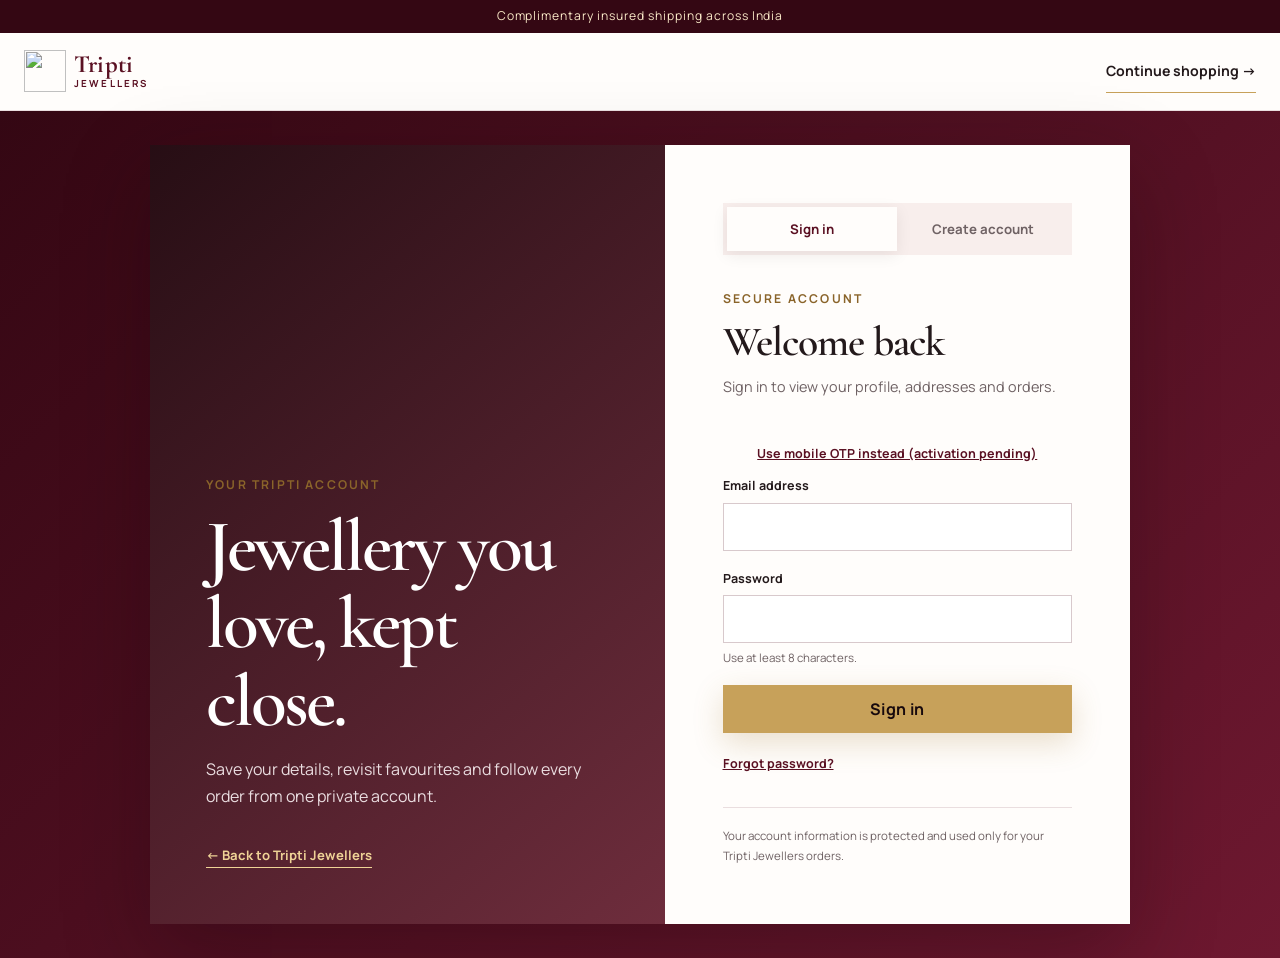
==== commit 0f6b3ad3: "Add customer order tracking and admin-reviewed cancellation requests" ====
--- a/account.html
+++ b/account.html
@@ -23,6 +23,6 @@
     </div>
   </main>
   <footer class="dashboard-footer"><div class="container"><span>© <span data-current-year></span> Tripti Jewellers</span><a href="contact.html">Need help?</a></div></footer>
-  <script src="js/supabase-client.js"></script><script src="js/products.js"></script><script src="js/site-content.js"></script><script src="js/main.js"></script><script src="js/account.js"></script>
+  <script src="js/supabase-client.js"></script><script src="js/products.js"></script><script src="js/site-content.js"></script><script src="js/main.js"></script><script src="js/order-service.js"></script><script src="js/account.js"></script>
 </body>
 </html>
--- a/css/style.css
+++ b/css/style.css
@@ -127,7 +127,7 @@
 .product-price { margin: 0; font-size: .82rem; font-weight: 700; }
 .old-price { margin-left: 4px; color: #8b847b; font-size: .75em; font-weight: 500; text-decoration: line-through; }
 .quick-add { width: 44px; height: 44px; flex: 0 0 auto; background: transparent; border: 1px solid var(--ink); border-radius: 50%; font-size: 1.35rem; cursor: pointer; transition: background .2s, color .2s, transform .2s; }
-.quick-add:hover { background: var(--ink); color: var(--white); transform: rotate(90deg); }
+.quick-add:hover { background: var(--ink); color: var(--white); transform: none; }
 .quick-add:disabled, .button:disabled { opacity: .55; cursor: not-allowed; transform: none; }
 .wishlist-toggle { position: absolute; z-index: 3; top: 10px; right: 10px; width: 42px; height: 42px; display: grid; place-items: center; padding: 0; background: rgba(255, 253, 251, .94); color: var(--burgundy); border: 1px solid rgba(90, 16, 34, .18); border-radius: 50%; box-shadow: 0 6px 20px rgba(35, 25, 27, .12); font-family: var(--display); font-size: 1.45rem; line-height: 1; cursor: pointer; transition: transform .2s, background-color .2s, color .2s; }
 .wishlist-toggle:hover { transform: translateY(-2px); }
@@ -653,3 +653,12 @@
   .invoice-document { padding: 0; box-shadow: none; }
   .invoice-table-wrap { overflow: visible; }
 }
+
+.shopping-tools{display:flex;gap:12px;margin:18px 0}.shopping-tools button{background:white;border:1px solid #decaca;border-radius:30px;padding:12px 22px;cursor:pointer;color:#65172b;font-size:16px}.shop-sheet{border:1px solid #e3d6d3;border-radius:24px;padding:28px;width:min(550px,96vw);max-height:85dvh;overflow:auto}.shop-sheet::backdrop{background:#0006;backdrop-filter:blur(3px)}.shop-sheet h2{font-size:30px;margin-bottom:24px}.sheet-close{float:right;border:0;background:#f5efed;border-radius:50%;width:36px;height:36px;font-size:24px;cursor:pointer}.shop-sheet details{padding:18px 0;border-bottom:1px solid #ece3df}.shop-sheet summary{cursor:pointer;font-size:18px}.shop-sheet label{display:block;margin:14px 0}.shop-sheet input:not([type=checkbox]),.shop-sheet textarea,.phone-auth input{width:100%;padding:14px;border:1px solid #d9c5c3;border-radius:8px;margin:8px 0}.sheet-actions{display:flex;justify-content:space-between;gap:12px;position:sticky;bottom:0;background:white;padding-top:18px}.sort-option{display:block;text-align:left;width:100%;padding:18px;border:0;border-bottom:1px solid #eee;background:white;font-size:17px;cursor:pointer}.sort-option:hover{color:#761a2b;background:#fff4ed}.phone-auth label{display:block;margin-top:18px}.phone-auth h2{font-size:30px}.phone-auth p{margin:16px 0}@media(max-width:600px){.shop-sheet{margin:auto auto 0;width:100%;max-width:100%;border-radius:24px 24px 0 0}.shop-sheet.support-sheet{max-height:90dvh}}
+.order-service{grid-column:1/-1;border-top:1px solid #e1d4cf;padding:22px 0;margin-top:12px;min-width:0}.order-service h3{font-size:23px;margin-bottom:14px}.order-service p{margin:10px 0}.order-service small{display:block;margin-top:12px}.order-progress{display:flex;flex-wrap:wrap;gap:10px;padding:0;list-style:none}.order-progress li{padding:8px 12px;border:1px solid #dbc9c3;border-radius:20px;text-transform:capitalize;font-size:14px}.order-progress .current{background:#68162a;color:white;border-color:#68162a}.order-service details{margin-top:20px}.order-service summary{cursor:pointer;color:#68162a;font-weight:700}.order-service label{display:block;margin:12px 0}.order-service select,.order-service textarea{display:block;width:100%;padding:12px;border:1px solid #dbc9c3;background:white;color:#321a20}.cancel-request{padding:16px;background:#fff0dd;border-radius:10px;margin-top:20px}
+/* Personal wishlist and jewellery shopping details. */
+.last-piece{position:absolute;bottom:0;left:0;right:0;background:#fff0d9;color:#74440d;text-align:center;padding:7px;font-size:12px;font-weight:800;text-transform:uppercase;letter-spacing:.06em}
+.product-card-footer{flex-wrap:wrap}.product-card .quick-add{width:100%;height:auto;min-height:42px;border:1px solid #ddcece;border-radius:6px;font-size:13px;letter-spacing:.02em;background:white;color:#580e22}.product-card .product-price{margin-bottom:8px}.product-stock-note{color:#8a541a;background:#fff0d9;padding:8px 14px;border-radius:6px;width:fit-content}
+.metal-highlight{border:1px solid #e3d6d2;border-radius:14px;padding:17px;text-align:center;color:#771d2c;margin:20px 0;font-size:18px}.size-guide{border:1px solid #e3d6d2;border-radius:14px;padding:18px;margin:16px 0}.size-guide summary{cursor:pointer;color:#701c2c}.jewellery-panels{margin-top:32px}.jewellery-panels h2{text-align:center}.jewellery-switch{display:flex;border:1px solid #ded1cf;border-radius:40px;padding:5px;margin:20px 0}.jewellery-switch button{flex:1;border:0;border-radius:35px;padding:14px 8px;background:transparent;font-size:16px;cursor:pointer}.jewellery-switch button[aria-pressed=true]{background:#751c2b;color:white}.jewellery-panels details{border:1px solid #e2d7d4;border-radius:18px;padding:22px;margin:12px 0}.jewellery-panels summary{cursor:pointer;font-size:18px}.jewellery-panels details p{margin-top:14px}.metal-grid{display:grid;grid-template-columns:1fr 1fr;gap:24px;margin-top:24px}.metal-grid div{display:flex;flex-direction:column-reverse;gap:6px}.metal-grid dt{font-size:14px;color:#786b68}.metal-grid dd{font-family:Georgia,serif;font-size:22px;margin:0}#jewel-price{border:1px solid #e2d7d4;padding:22px;border-radius:18px}.summary-row span{text-transform:none}.total-savings{color:#387546}
+.wishlist-login{border:none;border-radius:24px;padding:0;width:min(540px,95vw);max-height:90dvh;overflow:auto;color:#3b1520}.wishlist-login::backdrop{background:#0008}.login-dismiss{position:absolute;right:16px;top:12px;background:white;border:0;border-radius:50%;width:36px;height:36px;font-size:24px;cursor:pointer}.wishlist-invite{text-align:center;background:#fff0d9;padding:36px 28px 28px}.wishlist-invite img{width:94px;height:94px;object-fit:contain}.wishlist-invite h2{font-size:30px;margin:18px 0}.wishlist-login-actions{padding:28px;text-align:center}.wishlist-login-actions p{margin:14px 0}.wishlist-login-actions a:not(.button){font-size:14px;text-decoration:underline}.bag-checkout-bar{display:none}.cart-item{border:1px solid #e8dedd;border-radius:16px;padding:20px;background:white;margin-bottom:18px}.cart-meta{color:#7f706c;font-size:14px}.cart-item-image{border-radius:10px;overflow:hidden}.order-panel{border-radius:18px}.coupon-panel{border-radius:12px}.delivery-checker{border-radius:14px}
+@media(max-width:650px){.wishlist-login{align-self:end;margin:auto auto 0;width:100%;max-width:100%;border-radius:24px 24px 0 0}.product-grid{grid-template-columns:repeat(2,minmax(0,1fr));gap:24px 12px}.product-card-body{padding:12px 4px}.product-card h3{font-size:18px}.product-card .product-price{font-size:17px}.product-card .old-price{font-size:13px}.product-info h1{font-size:30px}.metal-grid dd{font-size:20px}.cart-item{padding:14px;gap:14px}.cart-item h2{font-size:19px}.cart-item-image{width:90px}.cart-line-total{display:none}.bag-checkout-bar{position:fixed;z-index:90;bottom:0;left:0;right:0;display:flex;align-items:center;justify-content:space-between;gap:12px;padding:16px 20px calc(16px + env(safe-area-inset-bottom));background:white;border-top:1px solid #e4d6d5;border-radius:20px 20px 0 0;box-shadow:0 -4px 20px #39091410}.bag-checkout-bar .button{border-radius:40px;padding:14px 20px;font-size:14px}body[data-page=cart]{padding-bottom:100px}body[data-page=product]{padding-bottom:95px}body[data-page=product] .purchase-row{position:fixed;bottom:0;left:0;right:0;z-index:90;background:white;margin:0;padding:14px 20px calc(14px + env(safe-area-inset-bottom));border-top:1px solid #eadfdb}body[data-page=product] .purchase-row .button{border-radius:40px;background:#751c2b;color:white}body[data-page=product] .whatsapp-float,body[data-page=cart] .whatsapp-float{bottom:110px}#checkout-form{scroll-margin-top:220px}}
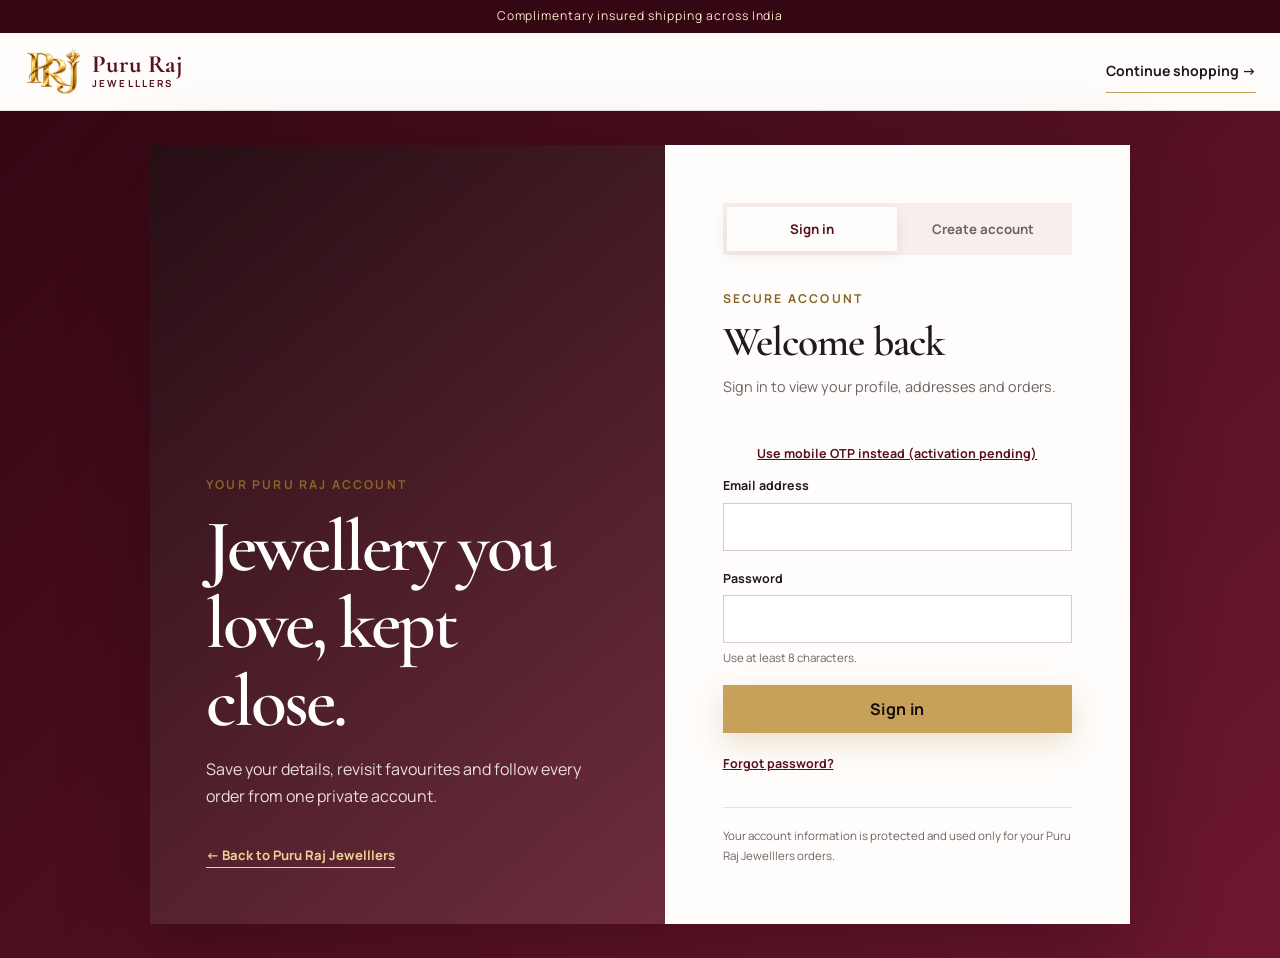
==== commit 31f81505: "Update store branding to Puru Raj Jewelllers with supplied PRJ logo" ====
--- a/account.html
+++ b/account.html
@@ -2,18 +2,19 @@
 <html lang="en-IN">
 <head>
   <meta charset="UTF-8"><meta name="viewport" content="width=device-width, initial-scale=1.0">
-  <title>My Account | Tripti Jewellers</title>
-  <meta name="description" content="Manage your Tripti Jewellers profile, delivery addresses and orders.">
+  <title>My Account | Puru Raj Jewelllers</title>
+  <meta name="description" content="Manage your Puru Raj Jewelllers profile, delivery addresses and orders.">
   <link rel="preconnect" href="https://fonts.googleapis.com"><link rel="preconnect" href="https://fonts.gstatic.com" crossorigin><link href="https://fonts.googleapis.com/css2?family=Cormorant+Garamond:wght@500;600;700&family=Manrope:wght@400;500;600;700&display=swap" rel="stylesheet"><link rel="stylesheet" href="css/style.css"><link rel="stylesheet" href="css/site-content.css">
+  <link rel="stylesheet" href="css/store-tools.css">
 </head>
 <body data-page="account">
   <a class="skip-link" href="#main-content">Skip to content</a><div class="offer-bar">Complimentary insured shipping across India</div>
-  <header class="account-header"><div class="container"><a class="brand" href="index.html" aria-label="Tripti Jewellers home"><span class="brand-mark brand-mark-image"><img src="images/tripti-tj-monogram-transparent.png" alt=""></span><span class="brand-type"><strong>Tripti</strong><small>Jewellers</small></span></a><div class="account-header-links"><a href="shop.html">Shop</a><a href="watchlist.html">Watchlist</a><a href="cart.html">Bag</a></div></div></header>
+  <header class="account-header"><div class="container"><a class="brand" href="index.html" aria-label="Puru Raj Jewelllers home"><span class="brand-mark brand-mark-image"><img src="images/puru-raj-prj-logo.png" alt=""></span><span class="brand-type"><strong>Puru Raj</strong><small>Jewelllers</small></span></a><div class="account-header-links"><a href="shop.html">Shop</a><a href="watchlist.html">Watchlist</a><a href="cart.html">Bag</a></div></div></header>
   <main id="main-content" class="dashboard-main">
     <div id="account-loading" class="dashboard-loading" role="status"><span></span><p>Opening your account…</p></div>
     <div id="account-error" class="dashboard-error container" role="alert" hidden></div>
     <div id="account-dashboard" class="container customer-dashboard" hidden>
-      <section class="dashboard-welcome"><div><p class="eyebrow">My account</p><h1>Hello, <span id="account-name">Tripti customer</span></h1><p id="account-email"></p></div><div class="dashboard-welcome-actions"><a id="admin-dashboard-link" class="button button-gold" href="admin.html" hidden>Open admin dashboard</a><button class="button button-outline" type="button" data-sign-out>Sign out</button></div></section>
+      <section class="dashboard-welcome"><div><p class="eyebrow">My account</p><h1>Hello, <span id="account-name">Puru Raj customer</span></h1><p id="account-email"></p></div><div class="dashboard-welcome-actions"><a id="admin-dashboard-link" class="button button-gold" href="admin.html" hidden>Open admin dashboard</a><button class="button button-outline" type="button" data-sign-out>Sign out</button></div></section>
       <nav class="dashboard-shortcuts" aria-label="Account shortcuts"><a href="#orders"><span>01</span><strong>Orders</strong><small>View order history</small></a><a href="#profile"><span>02</span><strong>Profile</strong><small>Update your details</small></a><a href="#addresses"><span>03</span><strong>Addresses</strong><small>Manage delivery details</small></a><a href="watchlist.html"><span>04</span><strong>Watchlist</strong><small>See saved designs</small></a></nav>
       <section id="orders" class="dashboard-section"><div class="dashboard-section-heading"><div><p class="eyebrow">Order history</p><h2>Your orders</h2></div><a class="text-link" href="shop.html">Shop jewellery →</a></div><div id="account-orders" class="order-history"><p class="dashboard-muted">Loading orders…</p></div></section>
       <div class="dashboard-two-column">
@@ -22,7 +23,7 @@
       </div>
     </div>
   </main>
-  <footer class="dashboard-footer"><div class="container"><span>© <span data-current-year></span> Tripti Jewellers</span><a href="contact.html">Need help?</a></div></footer>
-  <script src="js/supabase-client.js"></script><script src="js/products.js"></script><script src="js/site-content.js"></script><script src="js/main.js"></script><script src="js/order-service.js"></script><script src="js/account.js"></script>
+  <footer class="dashboard-footer"><div class="container"><span>© <span data-current-year></span> Puru Raj Jewelllers</span><a href="contact.html">Need help?</a></div></footer>
+  <script src="js/supabase-client.js"></script><script src="js/store-tools.js"></script><script src="js/products.js"></script><script src="js/site-content.js"></script><script src="js/main.js"></script><script src="js/order-service.js"></script><script src="js/account.js"></script>
 </body>
 </html>
--- a/css/style.css
+++ b/css/style.css
@@ -537,7 +537,8 @@
   .auth-brand-panel { min-height: 650px; padding: 56px; }
   .auth-form-panel { display: flex; flex-direction: column; justify-content: center; padding: 58px; }
   .admin-app { display: grid; grid-template-columns: 250px minmax(0, 1fr); }
-  .admin-sidebar { position: sticky; top: 0; height: 100vh; display: flex; flex-direction: column; padding: 28px 22px; }
+  .admin-sidebar { position: sticky; top: 0; height: 100vh; height: 100dvh; align-self: start; min-height: 0; overflow-y: auto; overflow-x: hidden; overscroll-behavior-y: contain; scrollbar-gutter: stable; display: flex; flex-direction: column; padding: 28px 22px; }
+  .admin-sidebar > * { flex-shrink: 0; }
   .admin-sidebar nav { display: grid; gap: 7px; overflow: visible; }
   .admin-sidebar nav button { width: 100%; justify-content: flex-start; border-color: transparent; }
   .admin-profile { display: grid; margin-top: auto; padding-top: 20px; border-top: 1px solid rgba(255,255,255,.15); }
@@ -566,6 +567,8 @@
 .brand-type small { margin-top: 4px; font-family: var(--body); font-size: .57rem; font-weight: 700; letter-spacing: .22em; text-transform: uppercase; }
 .brand-mark-image { overflow: visible; padding: 0; background: transparent; border: 0; border-radius: 0; }
 .brand-mark-image img { width: 100%; height: 100%; object-fit: contain; object-position: center; }
+.brand .brand-mark-image { width: 46px; height: 40px; }
+@media (min-width: 768px) { .brand .brand-mark-image { width: 60px; height: 52px; } }
 .site-search { grid-column: 1 / -1; grid-row: 2; height: 44px; display: flex; align-items: center; gap: 10px; padding: 0 14px; border: 1px solid #d9cbcd; border-radius: 15px; background: var(--white); color: var(--burgundy); }
 .site-search span { font-family: var(--display); font-size: 1.55rem; line-height: 1; transform: rotate(-20deg); }
 .site-search input { width: 100%; min-width: 0; padding: 0; border: 0; outline: 0; background: transparent; color: var(--ink); font-size: .92rem; }
--- a/css/site-content.css
+++ b/css/site-content.css
@@ -31,7 +31,7 @@
 .footer-contact-actions a { font-size: .9rem; }
 .footer-connect-row { display: flex; flex-wrap: wrap; align-items: center; gap: 26px; padding: 28px 0; border-block: 1px solid #70414b; }
 .footer-signature { display: flex; align-items: center; gap: 15px; }
-.footer-signature img { width: 46px; height: 56px; object-fit: contain; }
+.footer-signature img { width: 64px; height: 56px; object-fit: contain; }
 .footer-signature span { font: 600 1.8rem/1.1 var(--display); }
 .footer-signature small { display: block; margin-top: 7px; font: 400 .86rem/1.5 var(--body); color: #cdb8bb; }
 .footer-apps { display: flex; flex-wrap: wrap; gap: 8px; }
--- a/css/store-tools.css
+++ b/css/store-tools.css
@@ -0,0 +1 @@
+.store-tools{margin-block:24px;min-width:0}.store-tools article,.store-tools .tool-records form{padding:20px 0;border-bottom:1px solid #e5d6d6}.store-tools form{display:grid;gap:12px;margin:16px 0}.store-tools label{display:grid;gap:8px}.store-tools .tool-check{display:flex;align-items:flex-start;gap:12px}.store-tools .tool-check input{width:20px;min-height:20px;flex-shrink:0;margin-top:4px}.store-tools select,.store-tools input,.store-tools textarea{max-width:100%;width:100%;box-sizing:border-box}.store-tools small{display:block}.store-tools .review-photo{width:160px;height:160px;object-fit:cover;border-radius:8px}.store-tools [role=status]{overflow-wrap:anywhere;color:#702132}.store-tools .tool-table{overflow:auto}.store-tools table{width:100%;border-collapse:collapse}.store-tools td,.store-tools th{padding:12px;text-align:left;border-bottom:1px solid #e5d6d6}.store-tools details{padding:12px 0}.store-tools summary{cursor:pointer}.store-tools button{white-space:normal}#main-content>.store-tools{max-width:1100px;margin:24px auto;padding:24px}
